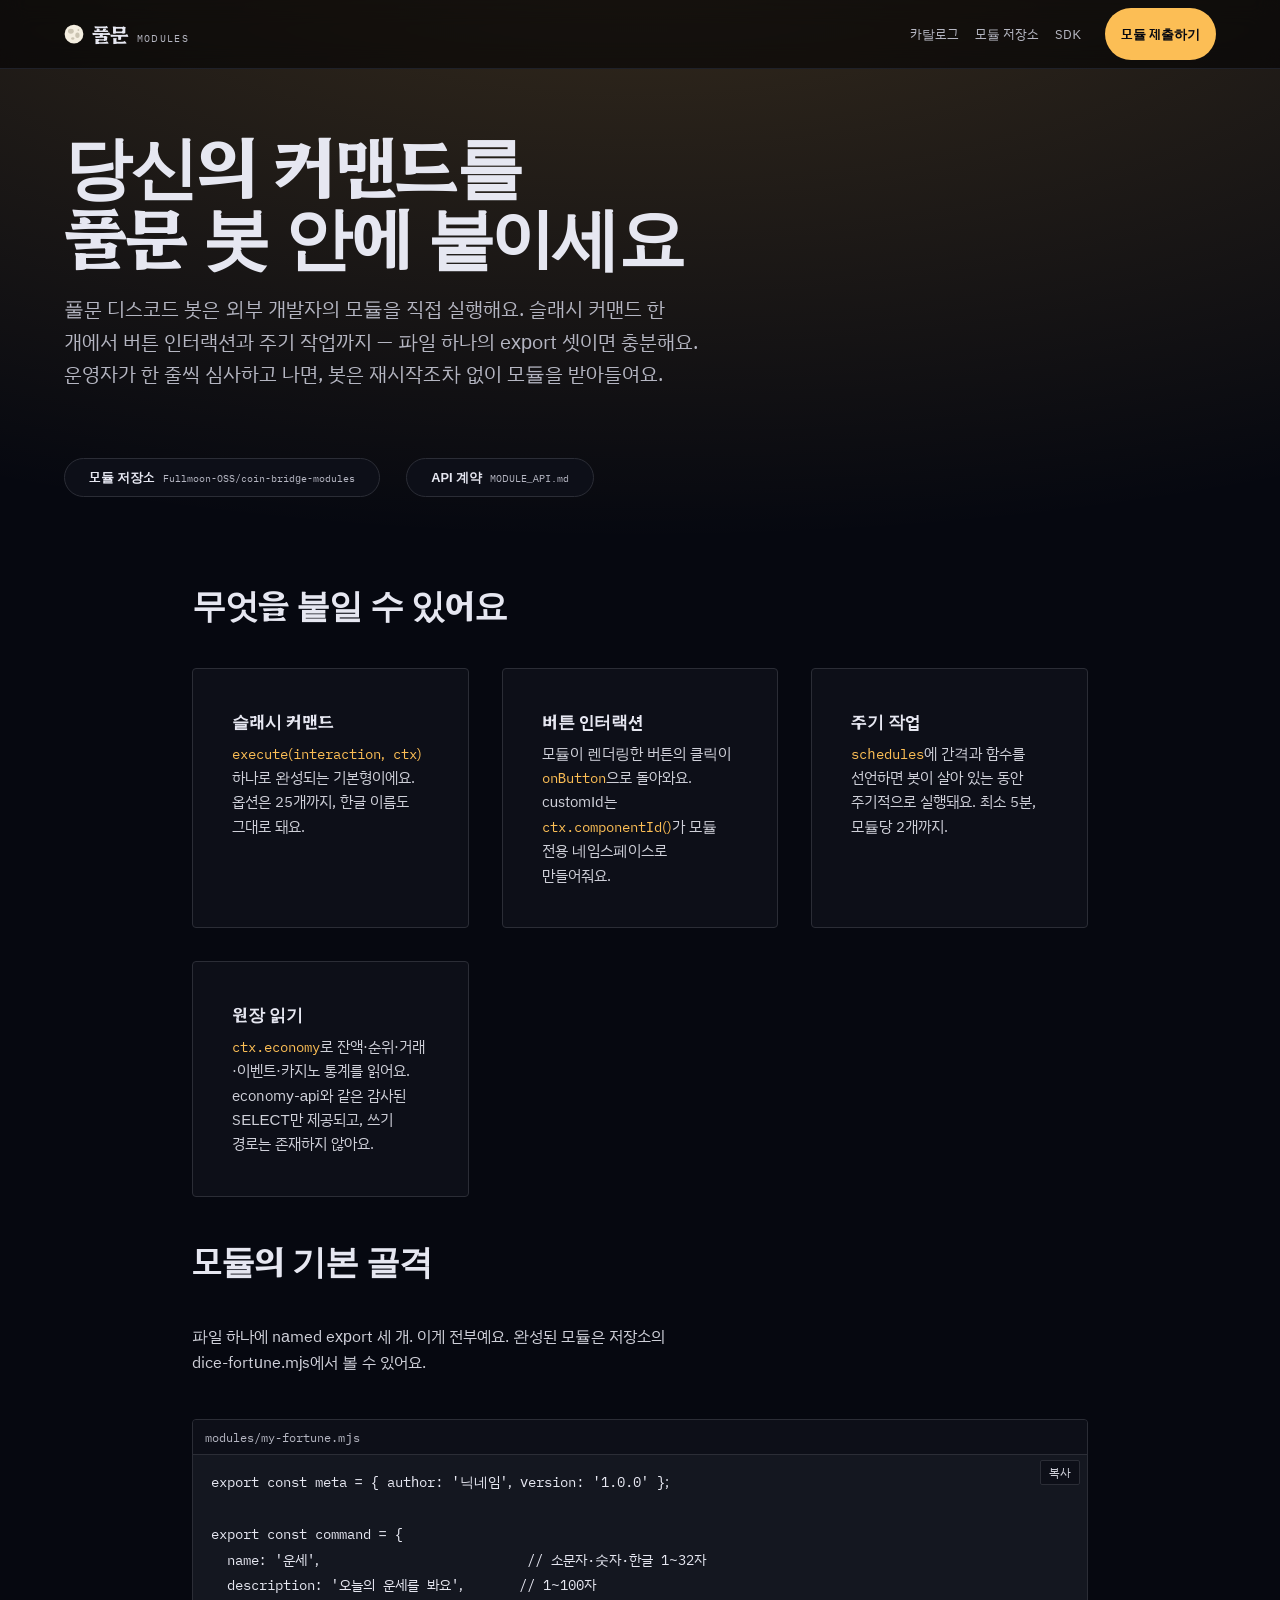
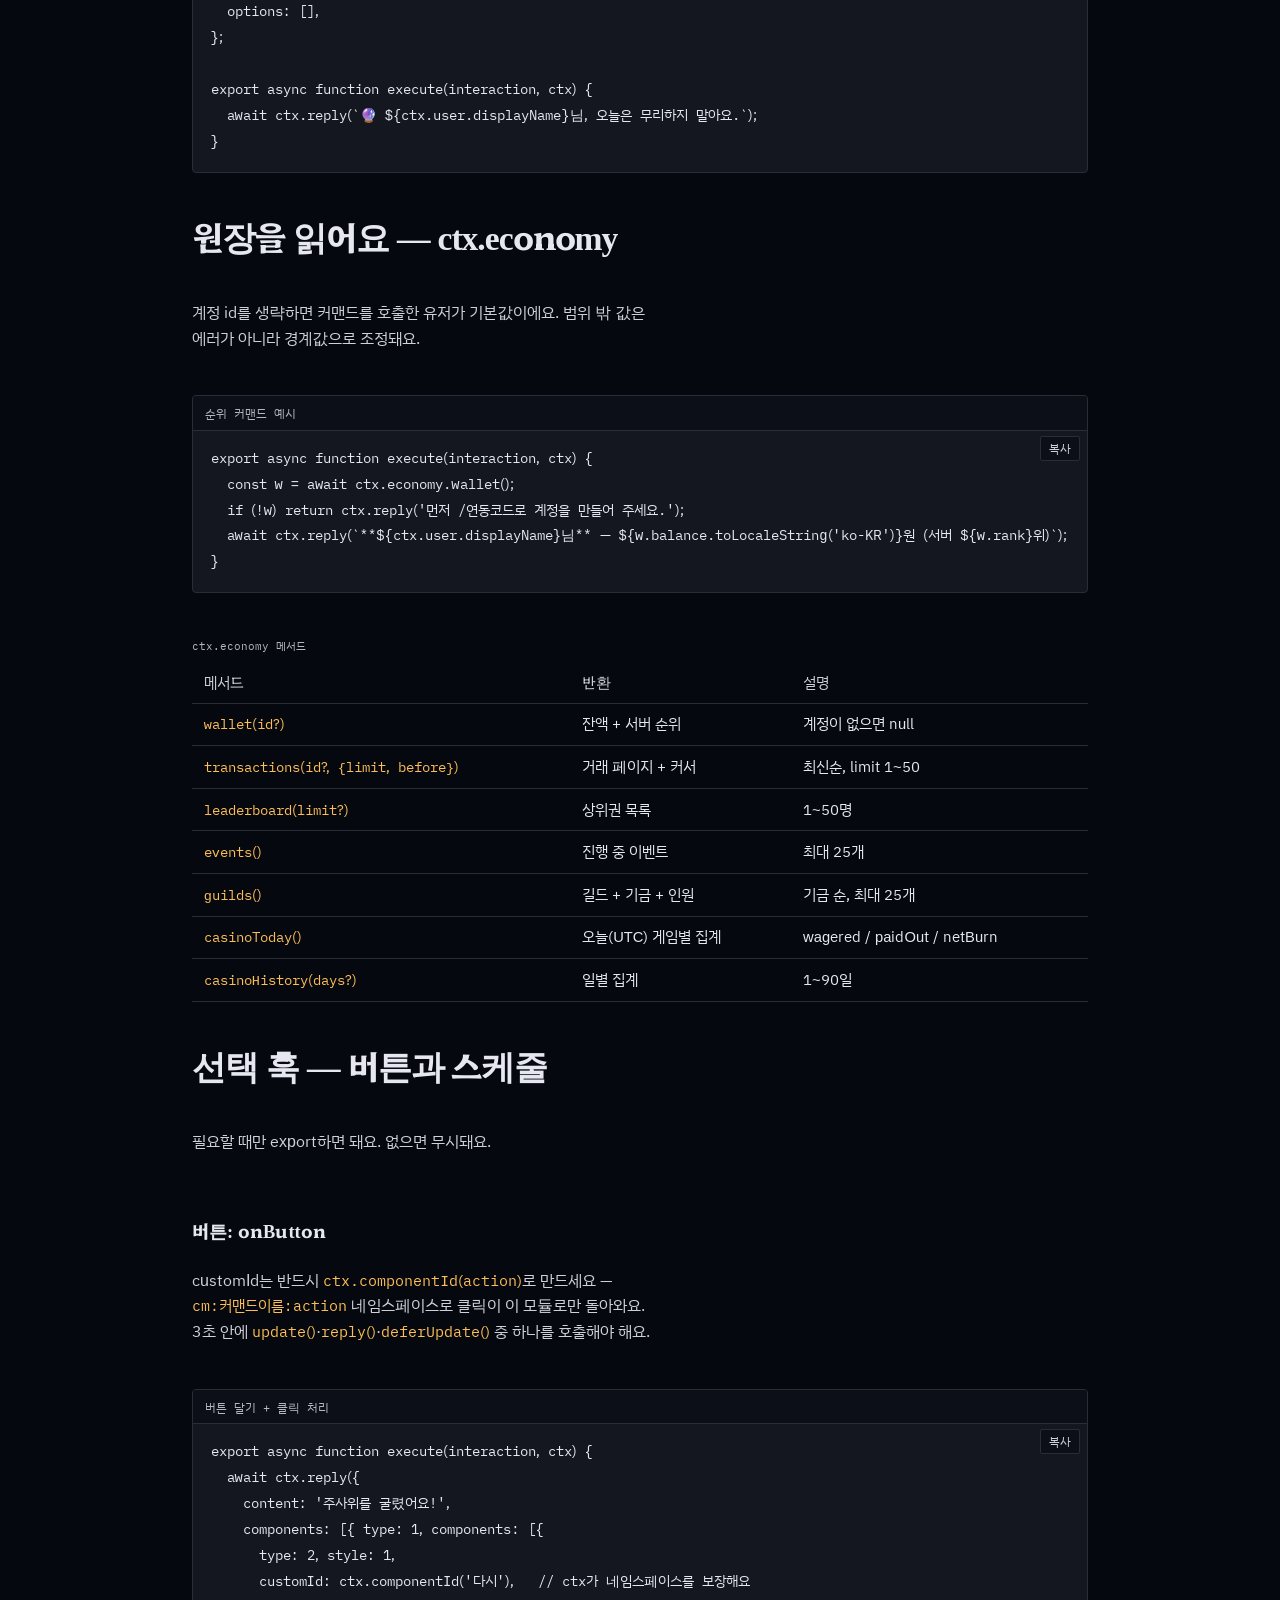
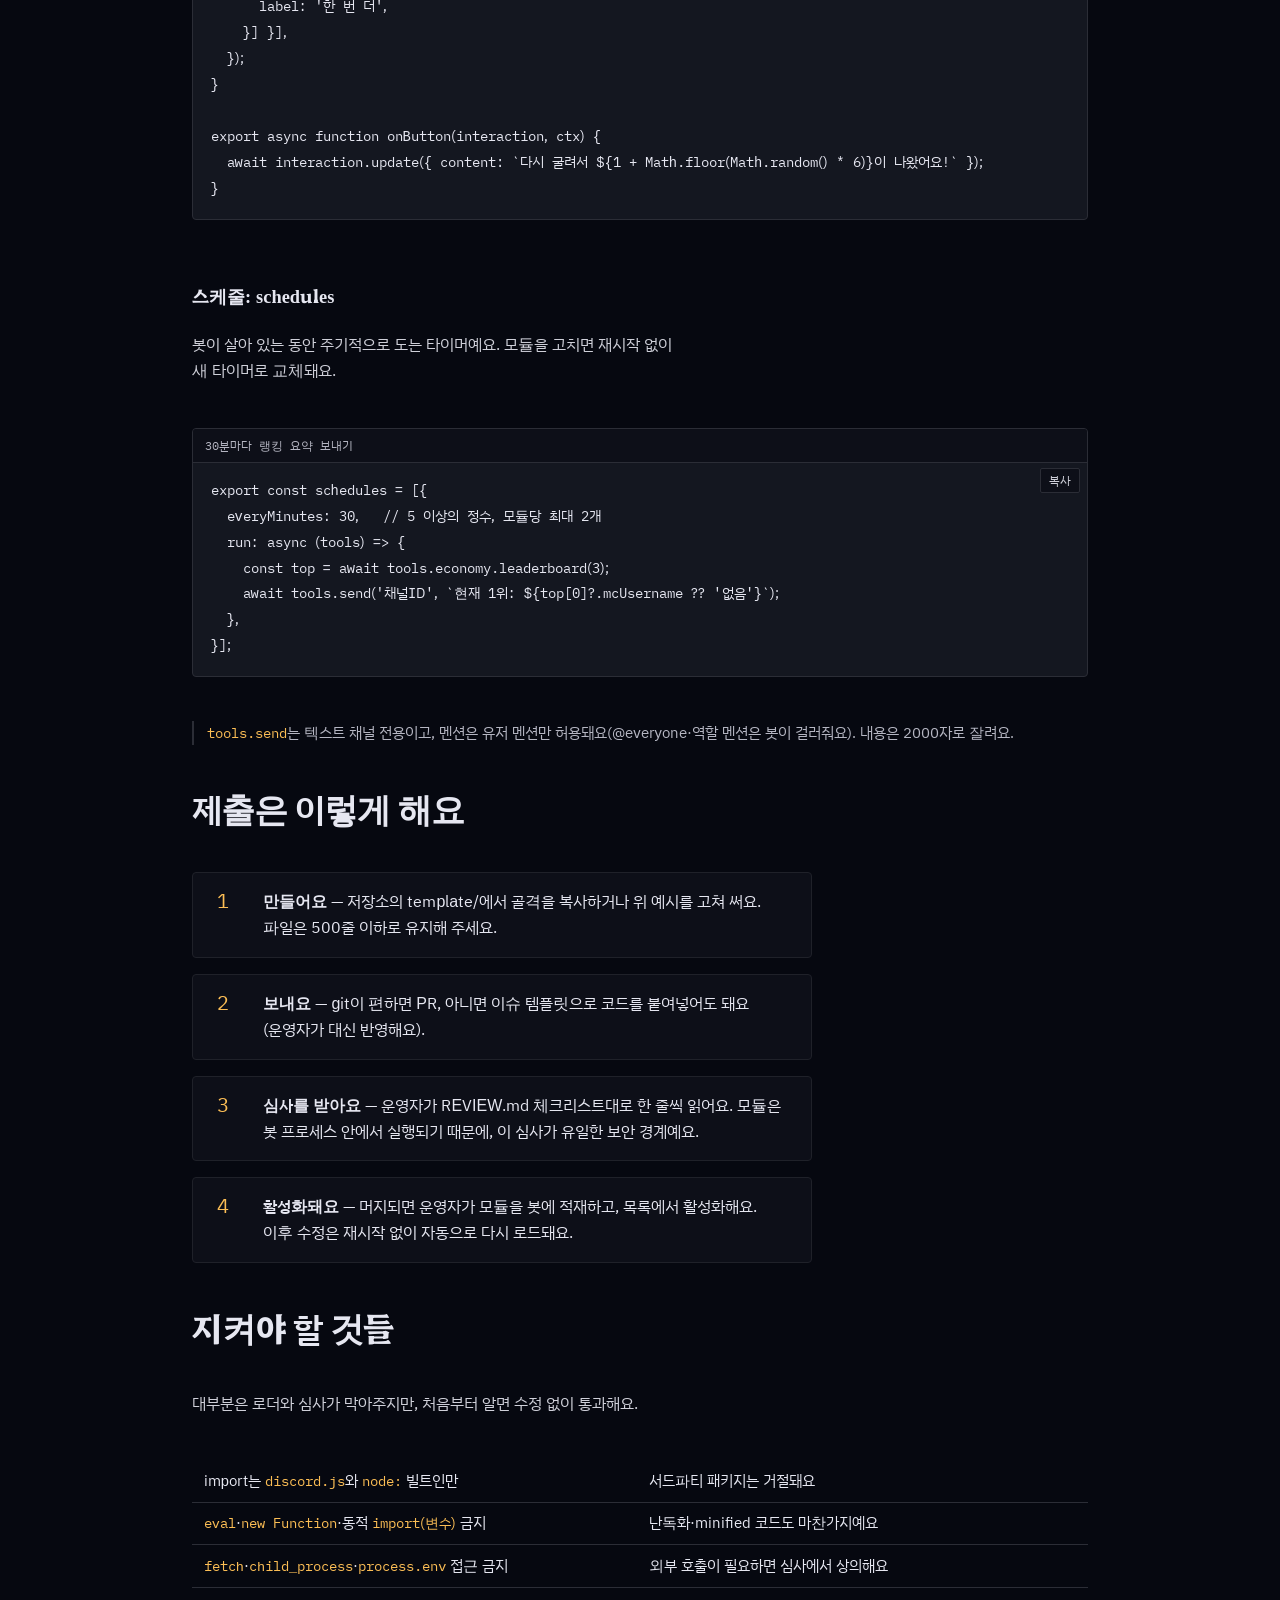
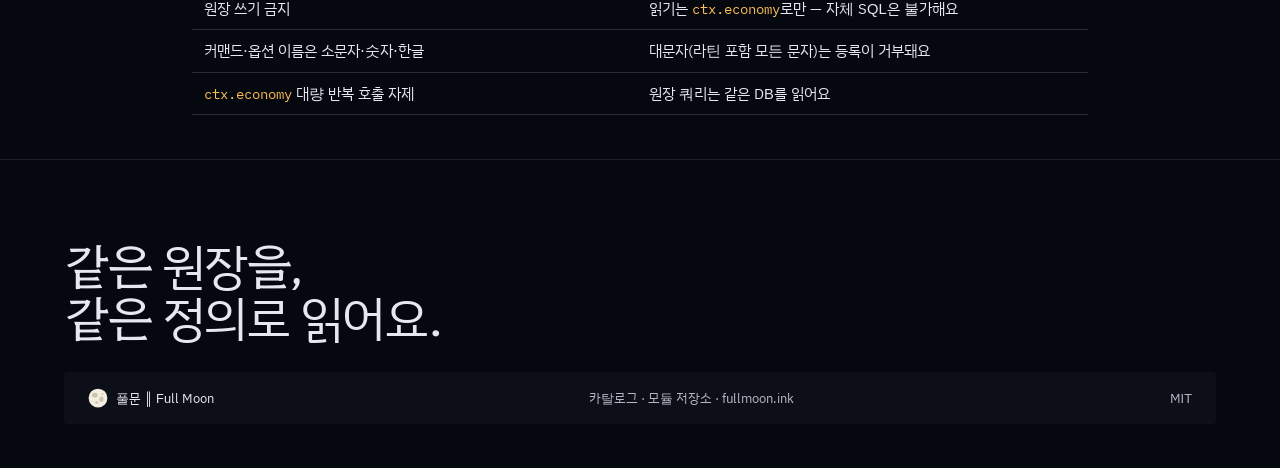
==== guide.html @ cfea9b9a "feat: bot module guide page + homepage pointers guide.html: a full guide for attaching commands, but" ====
<!doctype html>
<html lang="ko">
<head>
<meta charset="utf-8">
<meta name="viewport" content="width=device-width, initial-scale=1, viewport-fit=cover">
<title>봇 모듈 가이드 ║ Full Moon Modules — 당신의 커맨드를 풀문 봇 안에</title>
<meta name="description" content="풀문 디스코드 봇에 슬래시 커맨드·버튼·주기 작업을 붙이는 공식 가이드예요. 파일 하나, export 셋, 운영자 심사 한 번으로 봇 안에서 도는 모듈이 됩니다.">
<meta name="color-scheme" content="dark">
<link rel="canonical" href="https://modules.fullmoon.ink/guide.html">
<meta property="og:title" content="봇 모듈 가이드 ║ Full Moon Modules">
<meta property="og:description" content="파일 하나, export 셋, 심사 한 번. 풀문 디스코드 봇 안에서 도는 커맨드 모듈을 만들어요.">
<meta property="og:type" content="article">
<meta property="og:url" content="https://modules.fullmoon.ink/guide.html">
<meta property="og:image" content="https://fullmoon.ink/assets/img/og-banner.png">
<meta name="theme-color" content="#0d1226">
<link rel="icon" type="image/png" href="assets/img/guild-icon.png">
<link rel="preload" href="assets/fonts/plex-sans-kr-400.woff2" as="font" type="font/woff2" crossorigin>
<link rel="preload" href="assets/fonts/hahmlet-700.woff2" as="font" type="font/woff2" crossorigin>
<link rel="preload" href="assets/fonts/plex-mono-400.woff2" as="font" type="font/woff2" crossorigin>
<link rel="stylesheet" href="assets/css/tokens.css">
<link rel="stylesheet" href="assets/css/fonts.css">
<link rel="stylesheet" href="assets/css/modules.css">
<link rel="stylesheet" href="assets/css/guide.css">
<script src="assets/js/guide.js" defer></script>
</head>
<body>
<a class="skip" href="#main">본문으로 건너뛰기</a>

<header class="nav">
  <nav class="nav__inner" aria-label="주요 메뉴">
    <a class="brand" href="https://fullmoon.ink/">
      <svg class="moon" viewBox="0 0 32 32" aria-hidden="true" focusable="false">
        <circle cx="16" cy="16" r="15" fill="var(--color-moon-face)"/>
        <ellipse cx="11" cy="11.5" rx="4.6" ry="3.9" fill="var(--color-moon-mare)"/>
        <ellipse cx="21.5" cy="18" rx="3.4" ry="4.4" fill="var(--color-moon-mare)"/>
        <ellipse cx="14" cy="23" rx="2.6" ry="2" fill="var(--color-moon-mare)"/>
        <circle cx="23" cy="9.5" r="1.5" fill="var(--color-moon-mare)"/>
      </svg>
      <span class="brand__name">풀문</span>
      <span class="brand__latin">Modules</span>
    </a>
    <div class="nav__links">
      <a class="nav__link" href="./">카탈로그</a>
      <a class="nav__link" href="https://github.com/Fullmoon-OSS/coin-bridge-modules">모듈 저장소</a>
      <a class="nav__link" href="https://github.com/Fullmoon-OSS/fullmoon-sdk">SDK</a>
    </div>
    <div class="nav__end">
      <a class="nav__cta" href="https://github.com/Fullmoon-OSS/coin-bridge-modules/issues/new/choose">모듈 제출하기</a>
    </div>
  </nav>
</header>

<main id="main">
  <section class="hero" aria-labelledby="hero-title">
    <h1 class="hero__display" id="hero-title">당신의 커맨드를<br>풀문 봇 안에 붙이세요</h1>
    <p class="hero__lede">
      풀문 디스코드 봇은 외부 개발자의 모듈을 직접 실행해요. 슬래시 커맨드 한 개에서
      버튼 인터랙션과 주기 작업까지 — 파일 하나의 export 셋이면 충분해요.
      운영자가 한 줄씩 심사하고 나면, 봇은 재시작조차 없이 모듈을 받아들여요.
    </p>
    <div class="g-chips">
      <a class="chip" href="https://github.com/Fullmoon-OSS/coin-bridge-modules">
        <span class="chip__label">모듈 저장소</span>
        <span class="chip__addr">Fullmoon-OSS/coin-bridge-modules</span>
      </a>
      <a class="chip" href="https://github.com/Fullmoon-OSS/coin-bridge-modules/blob/main/MODULE_API.md">
        <span class="chip__label">API 계약</span>
        <span class="chip__addr">MODULE_API.md</span>
      </a>
    </div>
  </section>

  <section class="g-section" aria-labelledby="can-title">
    <h2 class="g-title" id="can-title">무엇을 붙일 수 있어요</h2>
    <div class="g-cards">
      <article class="g-card">
        <h3>슬래시 커맨드</h3>
        <p><code>execute(interaction, ctx)</code> 하나로 완성되는 기본형이에요. 옵션은
        25개까지, 한글 이름도 그대로 돼요.</p>
      </article>
      <article class="g-card">
        <h3>버튼 인터랙션</h3>
        <p>모듈이 렌더링한 버튼의 클릭이 <code>onButton</code>으로 돌아와요. customId는
        <code>ctx.componentId()</code>가 모듈 전용 네임스페이스로 만들어줘요.</p>
      </article>
      <article class="g-card">
        <h3>주기 작업</h3>
        <p><code>schedules</code>에 간격과 함수를 선언하면 봇이 살아 있는 동안 주기적으로
        실행돼요. 최소 5분, 모듈당 2개까지.</p>
      </article>
      <article class="g-card">
        <h3>원장 읽기</h3>
        <p><code>ctx.economy</code>로 잔액·순위·거래·이벤트·카지노 통계를 읽어요.
        economy-api와 같은 감사된 SELECT만 제공되고, 쓰기 경로는 존재하지 않아요.</p>
      </article>
    </div>
  </section>

  <section class="g-section" aria-labelledby="skeleton-title">
    <h2 class="g-title" id="skeleton-title">모듈의 기본 골격</h2>
    <p class="g-lede">파일 하나에 named export 세 개. 이게 전부예요. 완성된 모듈은
    저장소의 <a href="https://github.com/Fullmoon-OSS/coin-bridge-modules/blob/main/modules/dice-fortune.mjs">dice-fortune.mjs</a>에서 볼 수 있어요.</p>
    <figure class="g-code">
      <figcaption>modules/my-fortune.mjs</figcaption>
      <pre><code>export const meta = { author: '닉네임', version: '1.0.0' };

export const command = {
  name: '운세',                          // 소문자·숫자·한글 1~32자
  description: '오늘의 운세를 봐요',       // 1~100자
  options: [],
};

export async function execute(interaction, ctx) {
  await ctx.reply(`🔮 ${ctx.user.displayName}님, 오늘은 무리하지 말아요.`);
}</code></pre>
    </figure>
  </section>

  <section class="g-section" aria-labelledby="econ-title">
    <h2 class="g-title" id="econ-title">원장을 읽어요 — ctx.economy</h2>
    <p class="g-lede">계정 id를 생략하면 커맨드를 호출한 유저가 기본값이에요.
    범위 밖 값은 에러가 아니라 경계값으로 조정돼요.</p>
    <figure class="g-code">
      <figcaption>순위 커맨드 예시</figcaption>
      <pre><code>export async function execute(interaction, ctx) {
  const w = await ctx.economy.wallet();
  if (!w) return ctx.reply('먼저 /연동코드로 계정을 만들어 주세요.');
  await ctx.reply(`**${ctx.user.displayName}님** — ${w.balance.toLocaleString('ko-KR')}원 (서버 ${w.rank}위)`);
}</code></pre>
    </figure>
    <div class="g-tablewrap">
      <table class="g-table">
        <caption>ctx.economy 메서드</caption>
        <thead><tr><th scope="col">메서드</th><th scope="col">반환</th><th scope="col">설명</th></tr></thead>
        <tbody>
          <tr><td><code>wallet(id?)</code></td><td>잔액 + 서버 순위</td><td>계정이 없으면 null</td></tr>
          <tr><td><code>transactions(id?, {limit, before})</code></td><td>거래 페이지 + 커서</td><td>최신순, limit 1~50</td></tr>
          <tr><td><code>leaderboard(limit?)</code></td><td>상위권 목록</td><td>1~50명</td></tr>
          <tr><td><code>events()</code></td><td>진행 중 이벤트</td><td>최대 25개</td></tr>
          <tr><td><code>guilds()</code></td><td>길드 + 기금 + 인원</td><td>기금 순, 최대 25개</td></tr>
          <tr><td><code>casinoToday()</code></td><td>오늘(UTC) 게임별 집계</td><td>wagered / paidOut / netBurn</td></tr>
          <tr><td><code>casinoHistory(days?)</code></td><td>일별 집계</td><td>1~90일</td></tr>
        </tbody>
      </table>
    </div>
  </section>

  <section class="g-section" aria-labelledby="hooks-title">
    <h2 class="g-title" id="hooks-title">선택 훅 — 버튼과 스케줄</h2>
    <p class="g-lede">필요할 때만 export하면 돼요. 없으면 무시돼요.</p>

    <h3 class="g-sub">버튼: onButton</h3>
    <p class="g-lede">customId는 반드시 <code>ctx.componentId(action)</code>로 만드세요 —
    <code>cm:커맨드이름:action</code> 네임스페이스로 클릭이 이 모듈로만 돌아와요.
    3초 안에 <code>update()</code>·<code>reply()</code>·<code>deferUpdate()</code> 중 하나를
    호출해야 해요.</p>
    <figure class="g-code">
      <figcaption>버튼 달기 + 클릭 처리</figcaption>
      <pre><code>export async function execute(interaction, ctx) {
  await ctx.reply({
    content: '주사위를 굴렸어요!',
    components: [{ type: 1, components: [{
      type: 2, style: 1,
      customId: ctx.componentId('다시'),   // ctx가 네임스페이스를 보장해요
      label: '한 번 더',
    }] }],
  });
}

export async function onButton(interaction, ctx) {
  await interaction.update({ content: `다시 굴려서 ${1 + Math.floor(Math.random() * 6)}이 나왔어요!` });
}</code></pre>
    </figure>

    <h3 class="g-sub">스케줄: schedules</h3>
    <p class="g-lede">봇이 살아 있는 동안 주기적으로 도는 타이머예요. 모듈을 고치면
    재시작 없이 새 타이머로 교체돼요.</p>
    <figure class="g-code">
      <figcaption>30분마다 랭킹 요약 보내기</figcaption>
      <pre><code>export const schedules = [{
  everyMinutes: 30,   // 5 이상의 정수, 모듈당 최대 2개
  run: async (tools) =&gt; {
    const top = await tools.economy.leaderboard(3);
    await tools.send('채널ID', `현재 1위: ${top[0]?.mcUsername ?? '없음'}`);
  },
}];</code></pre>
    </figure>
    <p class="g-note"><code>tools.send</code>는 텍스트 채널 전용이고, 멘션은 유저 멘션만
    허용돼요(@everyone·역할 멘션은 봇이 걸러줘요). 내용은 2000자로 잘려요.</p>
  </section>

  <section class="g-section" aria-labelledby="ship-title">
    <h2 class="g-title" id="ship-title">제출은 이렇게 해요</h2>
    <ol class="howto__steps">
      <li><span class="step__n"></span><div class="step__body"><strong>만들어요</strong> —
        저장소의 <a href="https://github.com/Fullmoon-OSS/coin-bridge-modules/tree/main/template">template/</a>에서
        골격을 복사하거나 위 예시를 고쳐 써요. 파일은 500줄 이하로 유지해 주세요.</div></li>
      <li><span class="step__n"></span><div class="step__body"><strong>보내요</strong> — git이 편하면
        <a href="https://github.com/Fullmoon-OSS/coin-bridge-modules/pulls">PR</a>,
        아니면 <a href="https://github.com/Fullmoon-OSS/coin-bridge-modules/issues/new/choose">이슈 템플릿</a>으로
        코드를 붙여넣어도 돼요(운영자가 대신 반영해요).</div></li>
      <li><span class="step__n"></span><div class="step__body"><strong>심사를 받아요</strong> —
        운영자가 <a href="https://github.com/Fullmoon-OSS/coin-bridge-modules/blob/main/REVIEW.md">REVIEW.md
        체크리스트</a>대로 한 줄씩 읽어요. 모듈은 봇 프로세스 안에서 실행되기 때문에, 이
        심사가 유일한 보안 경계예요.</div></li>
      <li><span class="step__n"></span><div class="step__body"><strong>활성화돼요</strong> —
        머지되면 운영자가 모듈을 봇에 적재하고, 목록에서 활성화해요. 이후 수정은
        재시작 없이 자동으로 다시 로드돼요.</div></li>
    </ol>
  </section>

  <section class="g-section" aria-labelledby="rules-title">
    <h2 class="g-title" id="rules-title">지켜야 할 것들</h2>
    <p class="g-lede">대부분은 로더와 심사가 막아주지만, 처음부터 알면 수정 없이 통과해요.</p>
    <div class="g-tablewrap">
      <table class="g-table">
        <tbody>
          <tr><td>import는 <code>discord.js</code>와 <code>node:</code> 빌트인만</td><td>서드파티 패키지는 거절돼요</td></tr>
          <tr><td><code>eval</code>·<code>new Function</code>·동적 <code>import(변수)</code> 금지</td><td>난독화·minified 코드도 마찬가지예요</td></tr>
          <tr><td><code>fetch</code>·<code>child_process</code>·<code>process.env</code> 접근 금지</td><td>외부 호출이 필요하면 심사에서 상의해요</td></tr>
          <tr><td>원장 쓰기 금지</td><td>읽기는 <code>ctx.economy</code>로만 — 자체 SQL은 불가해요</td></tr>
          <tr><td>커맨드·옵션 이름은 소문자·숫자·한글</td><td>대문자(라틴 포함 모든 문자)는 등록이 거부돼요</td></tr>
          <tr><td><code>ctx.economy</code> 대량 반복 호출 자제</td><td>원장 쿼리는 같은 DB를 읽어요</td></tr>
        </tbody>
      </table>
    </div>
  </section>
</main>

<footer class="foot">
  <p class="foot__line">같은 원장을,<br>같은 정의로 읽어요.</p>
  <div class="foot__meta">
    <span class="foot__mark">
      <svg class="moon" viewBox="0 0 32 32" aria-hidden="true" focusable="false">
        <circle cx="16" cy="16" r="15" fill="var(--color-moon-face)"/>
        <ellipse cx="11" cy="11.5" rx="4.6" ry="3.9" fill="var(--color-moon-mare)"/>
        <ellipse cx="21.5" cy="18" rx="3.4" ry="4.4" fill="var(--color-moon-mare)"/>
        <ellipse cx="14" cy="23" rx="2.6" ry="2" fill="var(--color-moon-mare)"/>
        <circle cx="23" cy="9.5" r="1.5" fill="var(--color-moon-mare)"/>
      </svg>
      풀문 ║ Full Moon
    </span>
    <span><a href="./">카탈로그</a> · <a href="https://github.com/Fullmoon-OSS/coin-bridge-modules">모듈 저장소</a> · <a href="https://fullmoon.ink/">fullmoon.ink</a></span>
    <span>MIT</span>
  </div>
</footer>
</body>
</html>
---- assets/css/tokens.css ----
/* Hallmark · locked tokens · theme: custom "Moonwake" (tuned depth)
 * Palette derived from measured brand assets, not invented:
 *   guild icon ground  #0F1525 -> oklch(19.9% 0.034 268)
 *   MOTD gradient      #B5B4E2 -> oklch(78.6% 0.065 286)
 *                      #826BC2 -> oklch(58.8% 0.131 294)
 *                      #3D4468 -> oklch(39.7% 0.062 275)
 * Anchor hue 274. Accent taken from the brand's own central object (full moon)
 * rather than the violet gradient: high-chroma violet on dark canvas is the
 * purple-hero tell. Warm accent on a cool canvas.
 * Verified: gate 22 (min chroma 0.012), gate 23, gates 40-41 (APCA + WCAG).
 */
:root {
  color-scheme: dark;

  /* ---- colour ------------------------------------------------------- */
  --color-paper:       oklch(13.5% 0.019 274);
  --color-paper-2:     oklch(17.0% 0.020 274);
  --color-paper-3:     oklch(20.5% 0.020 274);
  --color-ink:         oklch(93.0% 0.013 283);
  --color-ink-2:       oklch(86.0% 0.012 283);
  --color-muted:       oklch(78.0% 0.016 281);   /* Lc 63.4 on paper */
  --color-neutral:     oklch(68.0% 0.014 281);   /* Lc 46.5 - non-body only */
  --color-rule:        oklch(30.0% 0.016 274);
  --color-rule-2:      oklch(25.0% 0.014 274);
  --color-accent:      oklch(84.0% 0.140  78);
  --color-accent-ink:  oklch(13.5% 0.019 274);
  --color-focus:       oklch(86.0% 0.130  82);

  --color-bloom:       oklch(84% 0.140 78 / 0.20);
  --color-bloom-out:   oklch(13.5% 0.019 274 / 0);
  --color-cast:        oklch(6% 0.020 274 / 0.55);
  --color-scrim:       oklch(4% 0.018 274 / 0.78);
  --color-moon-face:   oklch(95% 0.020 90);
  --color-moon-mare:   oklch(82% 0.026 88);
  --color-selection:   oklch(84% 0.140 78 / 0.28);

  /* The ground the card specimens are composited onto. This is not a Moonwake
   * value: it is the top stop of the cards' own sky, read out of the bot's
   * drawScene. The specimens keep their transparent rounded corners and the
   * clip's H.264 fallback cannot carry alpha at all, so both sit on this and
   * tools/render-cards.mjs refuses to build if the two ever disagree. */
  --color-specimen:    #0a0e21;

  /* ---- type --------------------------------------------------------- */
  --font-display: "Hahmlet", "IBM Plex Sans KR", ui-serif, serif;
  --font-body:    "IBM Plex Sans KR", ui-sans-serif, sans-serif;
  --font-mono:    "IBM Plex Mono", "IBM Plex Sans KR", ui-monospace, monospace;

  /* ratio 1.25 from 16px */
  --text-xs:      0.64rem;
  --text-sm:      0.8rem;
  --text-base:    1rem;
  --text-md:      1.25rem;
  --text-lg:      1.5625rem;
  --text-xl:      1.9531rem;
  --text-2xl:     2.4414rem;
  --text-3xl:     3.0518rem;
  --text-display:   clamp(2.1875rem, 4.4vw + 1rem, 4.25rem);
  --text-display-s: clamp(2rem, 3vw + 1rem, 3.0518rem);

  --leading-display: 1.04;
  --leading-tight:   1.2;
  --leading-body:    1.62;
  --track-display: -0.03em;
  --track-label:    0.13em;

  /* ---- space (4pt, 9 steps) ------------------------------------------ */
  --space-3xs: 0.25rem;
  --space-2xs: 0.5rem;
  --space-xs:  0.75rem;
  --space-sm:  1rem;
  --space-md:  1.5rem;
  --space-lg:  2rem;
  --space-xl:  3rem;
  --space-2xl: 4.5rem;
  --space-3xl: 7rem;

  /* ---- section rhythm ------------------------------------------------ */
  /* The air between two sections, as distinct from the scale above, which is
     what objects are built out of. Fluid because a phone screen is a third the
     width of a desktop one and the same height: the fixed 4.5rem that costs a
     1440px reader nothing costs a 390px reader a twelfth of every screen, and
     the index spent 736px — a quarter of the document — on five such gaps.
     Floors are set at the phone, ceilings at the old fixed values (the footer's
     7rem is the exception: nothing on the site needs 112px of approach).
     Monotonic at every width, so the four never cross. */
  --rhythm-tight: clamp(1.25rem, 2.4vw, 2rem);     /* 20 -> 32  (was space-lg)  */
  --rhythm:       clamp(1.5rem,  3.4vw, 3rem);     /* 24 -> 48  (was space-xl)  */
  --rhythm-open:  clamp(2rem,    4.6vw, 4.5rem);   /* 32 -> 72  (was space-2xl) */
  --rhythm-close: clamp(2.5rem,  6vw,   6rem);     /* 40 -> 96  (was space-3xl) */

  --page-gutter: clamp(1.25rem, 5vw, 4.5rem);
  /* Prose measure. Gate 25 wants 45-75ch; Korean syllable blocks advance
     ~1.3ch each, so the low end of that band is ~38 blocks per line —
     which is also where a Korean column reads best. Both hold at 48ch. */
  --measure: 62ch;
  --measure-narrow: 48ch;
  --measure-say: 54ch;
  --shell: 84rem;

  /* ---- line, radius, elevation --------------------------------------- */
  --rule-hair: 1px;
  --radius-sm:  2px;
  --radius-md:  4px;
  --radius-pill: 999px;
  --shadow-lift: 0 18px 44px -32px var(--color-cast);

  /* ---- z (named, six levels) ---------------------------------------- */
  --z-base:    0;
  --z-raised:  10;
  --z-sticky:  100;
  --z-nav:     300;
  --z-overlay: 700;
  --z-top:     900;

  /* ---- motion ------------------------------------------------------- */
  --ease-out:    cubic-bezier(0.16, 1, 0.3, 1);
  --ease-in:     cubic-bezier(0.7, 0, 0.84, 0);
  --ease-in-out: cubic-bezier(0.65, 0, 0.35, 1);
  --dur-micro: 120ms;
  --dur-short: 220ms;
  --dur-long:  420ms;
}
---- assets/css/fonts.css ----
/* Generated by tools/fetch_fonts.py — do not hand-edit.
 * One static woff2 per weight the page actually computes to, subset to
 * the glyphs it actually renders. Korean glyphs that IBM Plex Mono does
 * not carry fall through to IBM Plex Sans KR, its superfamily sibling.
 */

@font-face {
  font-family: "Hahmlet";
  font-style: normal;
  font-weight: 400;
  font-display: swap;
  src: url("../fonts/hahmlet-400.woff2") format("woff2");
}

@font-face {
  font-family: "Hahmlet";
  font-style: normal;
  font-weight: 700;
  font-display: swap;
  src: url("../fonts/hahmlet-700.woff2") format("woff2");
}

@font-face {
  font-family: "IBM Plex Mono";
  font-style: normal;
  font-weight: 400;
  font-display: swap;
  src: url("../fonts/plex-mono-400.woff2") format("woff2");
}

@font-face {
  font-family: "IBM Plex Sans KR";
  font-style: normal;
  font-weight: 400;
  font-display: swap;
  src: url("../fonts/plex-sans-kr-400.woff2") format("woff2");
}

@font-face {
  font-family: "IBM Plex Sans KR";
  font-style: normal;
  font-weight: 600;
  font-display: swap;
  src: url("../fonts/plex-sans-kr-600.woff2") format("woff2");
}
---- assets/css/modules.css ----
/* modules.fullmoon.ink — the Fullmoon-OSS community module catalog.
 *
 * Design language: the dalbit-web "Moonwake" system (assets/css/tokens.css is
 * the locked token sheet, copied verbatim). This file only composes the
 * tokens: dark paper, hairline rules, Hahmlet display, mono machine text,
 * one warm accent on a cool canvas. No new colours.
 */

/* ---- base ----------------------------------------------------------- */

body {
  margin: 0;
  background-color: var(--color-paper);
  background-image: radial-gradient(120% 70% at 50% -10%,
      var(--color-bloom), var(--color-bloom-out));
  background-repeat: no-repeat;
  background-attachment: fixed;
  color: var(--color-ink);
  font-family: var(--font-body);
  font-size: var(--text-base);
  font-weight: 400;
  line-height: var(--leading-body);
  font-variant-numeric: oldstyle-nums;
  word-break: keep-all;
  overflow-wrap: break-word;
  padding-inline: max(0px, env(safe-area-inset-left));
  padding-bottom: env(safe-area-inset-bottom);
}

::selection { background: var(--color-selection); color: var(--color-ink); }

h1, h2 {
  font-family: var(--font-display);
  font-weight: 700;
  letter-spacing: var(--track-display);
  overflow-wrap: anywhere;
  min-width: 0;
  margin: 0;
}

p { margin: 0; text-wrap: pretty; }
ol { margin: 0; padding: 0; list-style: none; }
a { color: inherit; text-decoration: none; }

code, .mono {
  font-family: var(--font-mono);
  font-size: 0.92em;
  color: var(--color-accent);
  font-variant-numeric: tabular-nums;
  white-space: nowrap;
}

.skip {
  position: fixed;
  inset-inline-start: var(--space-md);
  inset-block-start: calc(-1 * var(--space-3xl));
  z-index: var(--z-top);
  padding: var(--space-2xs) var(--space-md);
  background: var(--color-accent);
  color: var(--color-accent-ink);
  border-radius: var(--radius-md);
  transition: inset-block-start var(--dur-short) var(--ease-out);
}
.skip:focus-visible { inset-block-start: var(--space-2xs); }

:where(a, button):focus-visible {
  outline: var(--rule-hair) solid var(--color-focus);
  outline-offset: 2px;
}

/* ---- nav ------------------------------------------------------------ */

.nav {
  position: sticky;
  inset-block-start: 0;
  z-index: var(--z-nav);
  background: var(--color-cast);
  backdrop-filter: blur(12px);
  border-block-end: var(--rule-hair) solid var(--color-rule-2);
}

.nav__inner {
  max-width: var(--shell);
  margin-inline: auto;
  padding-inline: var(--page-gutter);
  padding-block: var(--space-2xs);
  display: flex;
  align-items: center;
  gap: var(--space-md);
  min-height: 44px;
}

.brand {
  display: flex;
  align-items: baseline;
  gap: var(--space-2xs);
  margin-inline-end: auto;
}

.moon { width: 1.25rem; height: 1.25rem; align-self: center; flex: none; }

.brand__name {
  font-family: var(--font-display);
  font-weight: 700;
  font-size: var(--text-md);
  letter-spacing: var(--track-display);
}

.brand__latin {
  font-family: var(--font-mono);
  font-size: var(--text-xs);
  color: var(--color-muted);
  letter-spacing: var(--track-label);
  text-transform: uppercase;
}

.nav__links { display: flex; gap: var(--space-sm); flex-wrap: wrap; }

.nav__link {
  font-size: var(--text-sm);
  color: var(--color-muted);
  padding-block: var(--space-3xs);
}
.nav__link:hover, .nav__link:focus-visible { color: var(--color-accent); }

.nav__cta {
  font-size: var(--text-sm);
  font-weight: 600;
  color: var(--color-accent-ink);
  background: var(--color-accent);
  padding: var(--space-3xs) var(--space-sm);
  border-radius: var(--radius-pill);
  min-height: 44px;
  display: inline-flex;
  align-items: center;
  transition: background var(--dur-short) var(--ease-out);
}
.nav__cta:hover, .nav__cta:focus-visible { background: var(--color-focus); }
.nav__cta:active { transform: translateY(1px); }

/* ---- hero ----------------------------------------------------------- */

.hero {
  max-width: var(--shell);
  margin-inline: auto;
  padding-inline: var(--page-gutter);
  padding-block: var(--rhythm-open) var(--rhythm);
  display: grid;
  gap: var(--space-md);
  justify-items: start;
}

.hero__display {
  font-size: var(--text-display);
  line-height: var(--leading-display);
}

.hero__lede {
  max-width: var(--measure-say);
  color: var(--color-muted);
  font-size: var(--text-md);
}

.chip {
  display: inline-flex;
  align-items: baseline;
  gap: var(--space-2xs);
  padding: var(--space-2xs) var(--space-md);
  border: var(--rule-hair) solid var(--color-rule);
  border-radius: var(--radius-pill);
  background: var(--color-paper-2);
  transition: background var(--dur-short) var(--ease-out),
              border-color var(--dur-short) var(--ease-out);
}
.chip__label { font-weight: 600; font-size: var(--text-sm); }
.chip__addr { font-family: var(--font-mono); font-size: var(--text-xs); color: var(--color-muted); }
.chip:hover, .chip:focus-visible { background: var(--color-accent); border-color: var(--color-accent); }
.chip:hover .chip__addr, .chip:hover .chip__label,
.chip:focus-visible .chip__addr, .chip:focus-visible .chip__label {
  color: var(--color-accent-ink);
}

/* ---- board (catalog) ------------------------------------------------ */

.board {
  max-width: var(--shell);
  margin-inline: auto;
  padding-inline: var(--page-gutter);
  padding-block: var(--rhythm);
  display: grid;
  gap: var(--space-md);
  border-block-start: var(--rule-hair) solid var(--color-rule-2);
}

.board__head {
  display: flex;
  align-items: baseline;
  justify-content: space-between;
  gap: var(--space-sm);
  flex-wrap: wrap;
}

.board__title { font-size: var(--text-xl); }

.board__count {
  font-family: var(--font-mono);
  font-size: var(--text-sm);
  color: var(--color-neutral);
  font-variant-numeric: tabular-nums;
}

.filters { display: flex; gap: var(--space-2xs); flex-wrap: wrap; }

.filter {
  font-family: var(--font-body);
  font-size: var(--text-sm);
  color: var(--color-muted);
  background: var(--color-paper-2);
  border: var(--rule-hair) solid var(--color-rule-2);
  border-radius: var(--radius-pill);
  padding: var(--space-3xs) var(--space-sm);
  min-height: 44px;
  cursor: pointer;
  transition: color var(--dur-short) var(--ease-out),
              border-color var(--dur-short) var(--ease-out);
}
.filter:hover, .filter:focus-visible { border-color: var(--color-accent); color: var(--color-ink); }
.filter[aria-pressed='true'] {
  color: var(--color-accent-ink);
  background: var(--color-accent);
  border-color: var(--color-accent);
  font-weight: 600;
}

/* ---- cards ---------------------------------------------------------- */

.grid {
  display: grid;
  grid-template-columns: repeat(auto-fill, minmax(min(100%, 19rem), 1fr));
  gap: var(--space-sm);
}

.card {
  display: grid;
  gap: var(--space-2xs);
  align-content: start;
  padding: var(--space-md);
  background: var(--color-paper-2);
  border: var(--rule-hair) solid var(--color-rule-2);
  border-radius: var(--radius-md);
  transition: border-color var(--dur-short) var(--ease-out),
              box-shadow var(--dur-long) var(--ease-out),
              transform var(--dur-long) var(--ease-out);
}
.card:hover, .card:focus-within {
  border-color: var(--color-rule);
  box-shadow: var(--shadow-lift);
  transform: translateY(-2px);
}

.card__head {
  display: flex;
  align-items: center;
  justify-content: space-between;
  gap: var(--space-2xs);
}

.card__type {
  font-family: var(--font-mono);
  font-size: var(--text-xs);
  letter-spacing: var(--track-label);
  text-transform: uppercase;
  color: var(--color-neutral);
}

.card__verified {
  font-size: var(--text-xs);
  color: var(--color-accent-ink);
  background: var(--color-bloom);
  border-radius: var(--radius-pill);
  padding: 0.15em 0.7em;
  white-space: nowrap;
}

.card__name {
  font-family: var(--font-display);
  font-weight: 700;
  font-size: var(--text-lg);
  line-height: var(--leading-tight);
}

.card__name a:hover, .card__name a:focus-visible { color: var(--color-accent); }

.card__desc { color: var(--color-muted); font-size: var(--text-sm); }

.card__meta {
  display: flex;
  align-items: center;
  justify-content: space-between;
  gap: var(--space-2xs);
  flex-wrap: wrap;
  border-block-start: var(--rule-hair) solid var(--color-rule-2);
  padding-block-start: var(--space-2xs);
  margin-block-start: var(--space-3xs);
  font-family: var(--font-mono);
  font-size: var(--text-xs);
  color: var(--color-neutral);
  font-variant-numeric: tabular-nums;
}

/* ---- states ---------------------------------------------------------- */

.state {
  max-width: var(--measure-narrow);
  color: var(--color-muted);
  padding-block: var(--space-lg);
}
.state--hidden { display: none; }
.state a, .retry {
  color: var(--color-accent);
  font: inherit;
  background: none;
  border: none;
  padding: 0;
  cursor: pointer;
  text-decoration: underline;
  text-underline-offset: 3px;
}

/* ---- howto ----------------------------------------------------------- */

.howto {
  max-width: var(--shell);
  margin-inline: auto;
  padding-inline: var(--page-gutter);
  padding-block: var(--rhythm) var(--rhythm-open);
  display: grid;
  gap: var(--space-md);
}

.howto__title { font-size: var(--text-xl); }

.howto__steps {
  display: grid;
  gap: var(--space-sm);
  max-width: var(--measure);
  counter-reset: step;
}
.howto__steps li {
  display: grid;
  grid-template-columns: 2.4rem 1fr;
  gap: var(--space-2xs);
  padding: var(--space-sm) var(--space-md);
  background: var(--color-paper-2);
  border: var(--rule-hair) solid var(--color-rule-2);
  border-radius: var(--radius-md);
}
/* The number is its own item and the body is a wrapped div — exactly two grid
 * items per row. Bare <strong>+text next to ::before fragmented into three
 * anonymous items, and the tail text landed in the 2.4rem number column,
 * stacking one character per line. Explicit wrappers pin the placement. */
.step__n::before {
  content: counter(step);
  counter-increment: step;
  display: block;
  font-family: var(--font-mono);
  color: var(--color-accent);
  font-size: var(--text-md);
  line-height: 1.2;
}
.step__body { min-width: 0; }

/* ---- foot ------------------------------------------------------------ */

.foot {
  max-width: var(--shell);
  margin-inline: auto;
  padding-inline: var(--page-gutter);
  padding-block: var(--rhythm-close) var(--rhythm);
  display: grid;
  gap: var(--space-lg);
  border-block-start: var(--rule-hair) solid var(--color-rule-2);
}

.foot__line {
  font-family: var(--font-display);
  font-weight: 400;
  font-size: clamp(1.75rem, 5vw, 3.0518rem);
  line-height: 1.06;
  letter-spacing: var(--track-display);
  max-width: 24ch;
  overflow-wrap: anywhere;
  min-width: 0;
}

.foot__meta {
  display: flex;
  align-items: center;
  justify-content: space-between;
  flex-wrap: wrap;
  gap: var(--space-sm);
  line-height: 1;
  padding: var(--space-sm) var(--space-md);
  background: var(--color-paper-2);
  border-radius: var(--radius-md);
  color: var(--color-muted);
  font-size: var(--text-sm);
}
.foot__meta a:hover, .foot__meta a:focus-visible { color: var(--color-accent); }
.foot__mark { display: flex; align-items: center; gap: var(--space-2xs); white-space: nowrap; color: var(--color-ink); }
.foot__mark .moon { width: 1.25rem; height: 1.25rem; flex: none; }

@media (prefers-reduced-motion: reduce) {
  * { transition-duration: 0.01ms !important; }
  .card:hover, .card:focus-within { transform: none; }
}

/* ── 히어로 아래 칩 묶음 (홈·가이드 공용) ──────────────────── */
.g-chips {
  display: flex;
  flex-wrap: wrap;
  gap: calc(var(--rhythm) * 0.6);
  margin-top: var(--rhythm);
}
---- assets/css/guide.css ----
/* guide.css — 봇 모듈 가이드 페이지 전용 스타일. modules.css의 토큰과 골격
 * 클래스(nav/hero/howto/chip/foot)를 재사용하고, 코드 블록·표·카드만 추가한다.
 * CSP(style-src 'self') 때문에 인라인 스타일은 없다 — 전부 이 파일. */

/* ── 섹션 리듬 ─────────────────────────────────────────────── */
.g-section {
  max-width: var(--measure);
  margin: var(--rhythm) auto 0;
  padding: 0 var(--page-gutter);
}
.g-title {
  font-family: var(--font-display);
  font-size: clamp(1.5rem, 3.4vw, 2.1rem);
  line-height: var(--leading-tight);
  margin: 0 0 var(--rhythm);
}
.g-sub {
  font-family: var(--font-display);
  font-size: 1.15rem;
  margin: calc(var(--rhythm) * 1.4) 0 calc(var(--rhythm) * 0.5);
}
.g-lede {
  color: var(--color-ink-2);
  max-width: var(--measure-narrow);
  margin: 0 0 var(--rhythm);
}
.g-lede + .g-code { margin-top: var(--rhythm); }
.g-note {
  font-size: 0.92em;
  color: var(--color-muted);
  border-left: 2px solid var(--color-rule);
  padding-left: 0.9em;
  margin: var(--rhythm) 0 0;
}

/* ── 히어로 아래 칩 묶음 (modules.css의 .g-chips 공용 규칙과 동일) ── */
.g-chips {
  display: flex;
  flex-wrap: wrap;
  gap: calc(var(--rhythm) * 0.6);
  margin-top: var(--rhythm);
}

/* ── 능력 카드 ─────────────────────────────────────────────── */
.g-cards {
  display: grid;
  grid-template-columns: repeat(auto-fit, minmax(15rem, 1fr));
  gap: calc(var(--rhythm) * 0.75);
}
.g-card {
  border: 1px solid var(--color-rule);
  border-radius: var(--radius-md);
  background: var(--color-paper-2);
  padding: calc(var(--rhythm) * 0.9);
}
.g-card h3 {
  font-family: var(--font-display);
  font-size: 1.05rem;
  margin: 0 0 0.4em;
}
.g-card p {
  margin: 0;
  color: var(--color-ink-2);
  font-size: 0.94em;
  line-height: var(--leading-body);
}

/* ── 코드 블록 ─────────────────────────────────────────────── */
.g-code {
  margin: 0 0 var(--rhythm);
  border: 1px solid var(--color-rule);
  border-radius: var(--radius-md);
  background: var(--color-paper-3);
  overflow: hidden;
}
.g-code figcaption {
  font-family: var(--font-mono);
  font-size: 0.78em;
  color: var(--color-muted);
  padding: 0.55em 1em 0.5em;
  border-bottom: 1px solid var(--color-rule);
  background: var(--color-paper-2);
}
.g-code pre {
  margin: 0;
  padding: 1em 1.1em;
  overflow-x: auto;
}
.g-code code {
  font-family: var(--font-mono);
  font-size: 0.86em;
  line-height: 1.65;
  color: var(--color-ink);
  white-space: pre;
}

/* 복사 버튼: JS가 각 pre 뒤에 붙인다 (CSP상 외부 스크립트만 허용) */
.g-copy {
  position: absolute;
  right: 0.6em;
  top: 0.45em;
  font-family: var(--font-mono);
  font-size: 0.72em;
  color: var(--color-ink-2);
  background: var(--color-paper-2);
  border: 1px solid var(--color-rule);
  border-radius: var(--radius-sm);
  padding: 0.25em 0.7em;
  cursor: pointer;
  transition: border-color var(--dur-short) var(--ease-out), color var(--dur-short) var(--ease-out);
}
.g-copy:hover { border-color: var(--color-accent); color: var(--color-accent); }
.g-copy:focus-visible { outline: 2px solid var(--color-focus); outline-offset: 1px; }
.g-code { position: relative; }

/* ── 표 ────────────────────────────────────────────────────── */
.g-tablewrap { overflow-x: auto; margin: 0 0 var(--rhythm); }
.g-table {
  width: 100%;
  border-collapse: collapse;
  font-size: 0.92em;
}
.g-table caption {
  text-align: left;
  font-family: var(--font-mono);
  font-size: 0.78em;
  color: var(--color-muted);
  padding-bottom: 0.5em;
}
.g-table th, .g-table td {
  text-align: left;
  padding: 0.6em 0.8em;
  border-bottom: 1px solid var(--color-rule);
  vertical-align: top;
}
.g-table th {
  font-family: var(--font-display);
  font-weight: 400;
  color: var(--color-ink-2);
  white-space: nowrap;
}
.g-table td:first-child { white-space: nowrap; }
.g-table code {
  font-family: var(--font-mono);
  font-size: 0.92em;
}

/* ── 넓은 화면에서 코드가 히어로 옆으로 새지 않게 ──────────── */
@media (min-width: 60em) {
  .g-section { max-width: 56rem; }
}
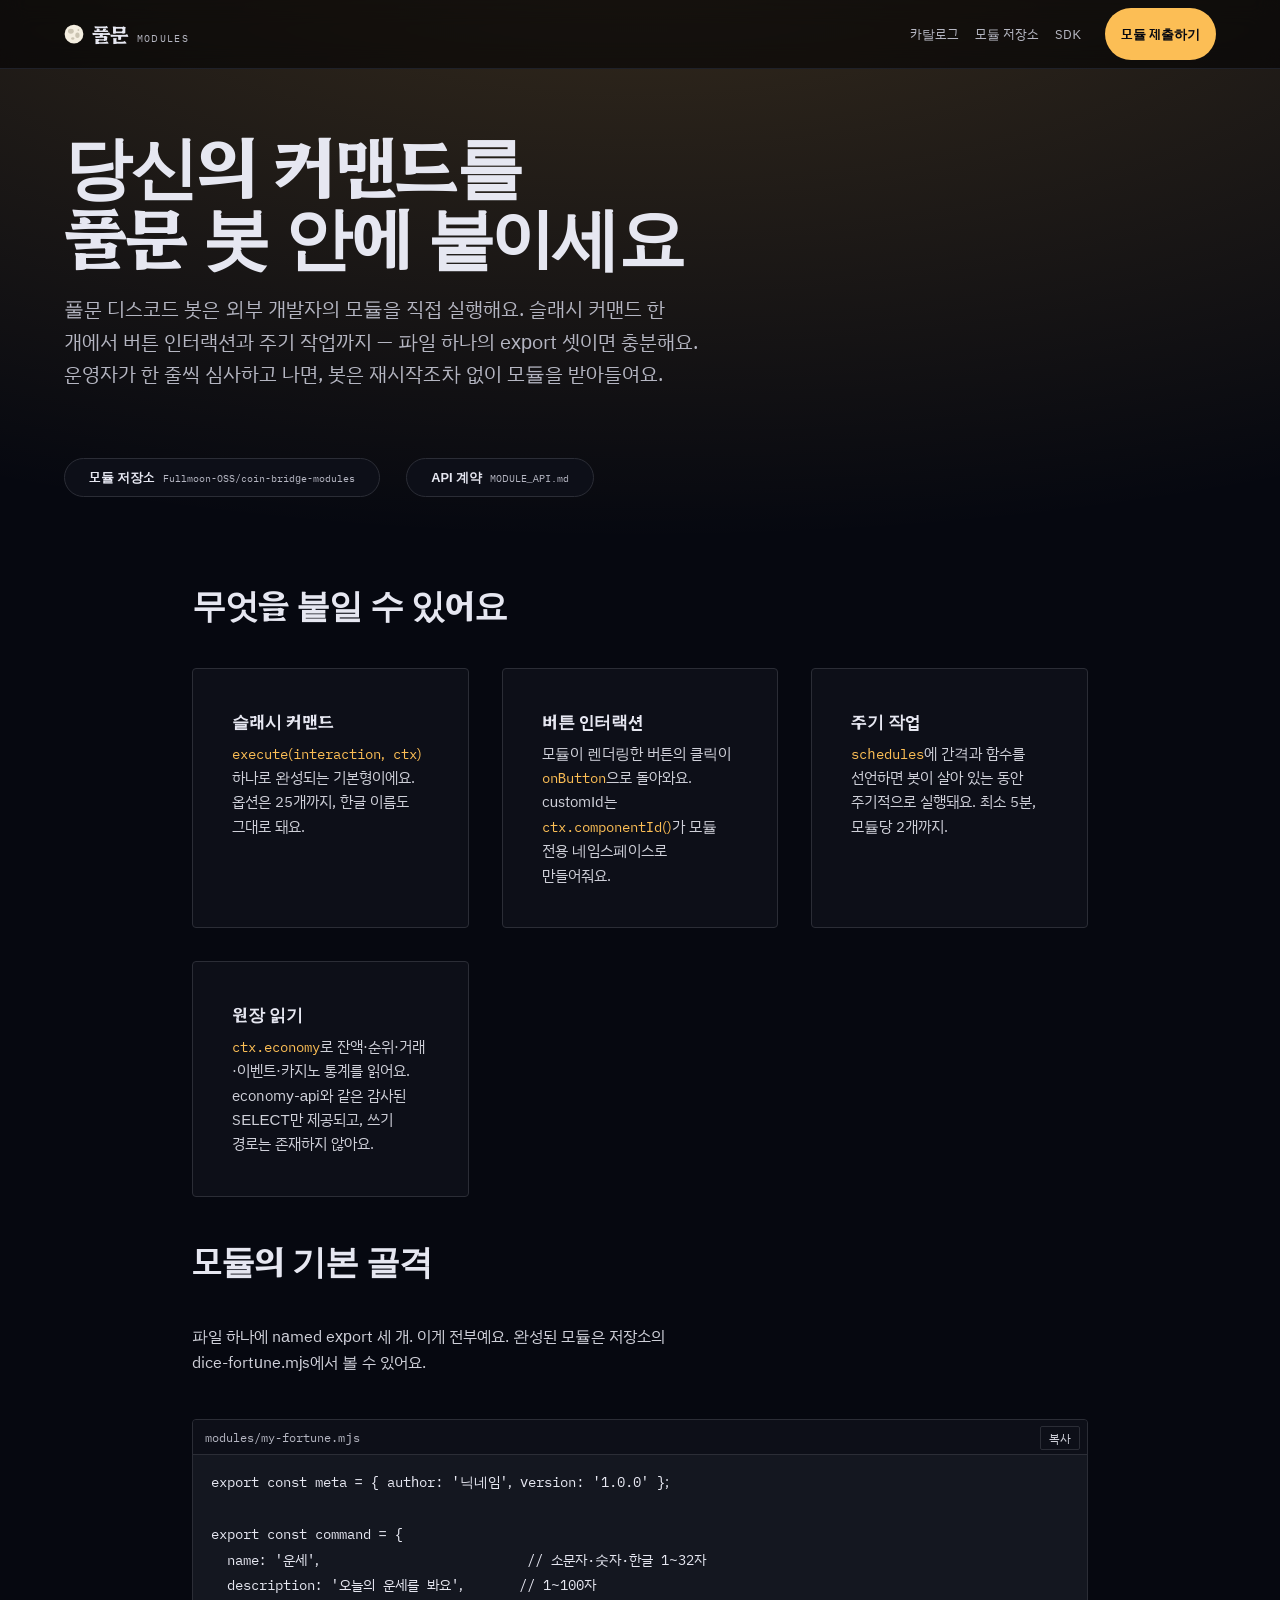
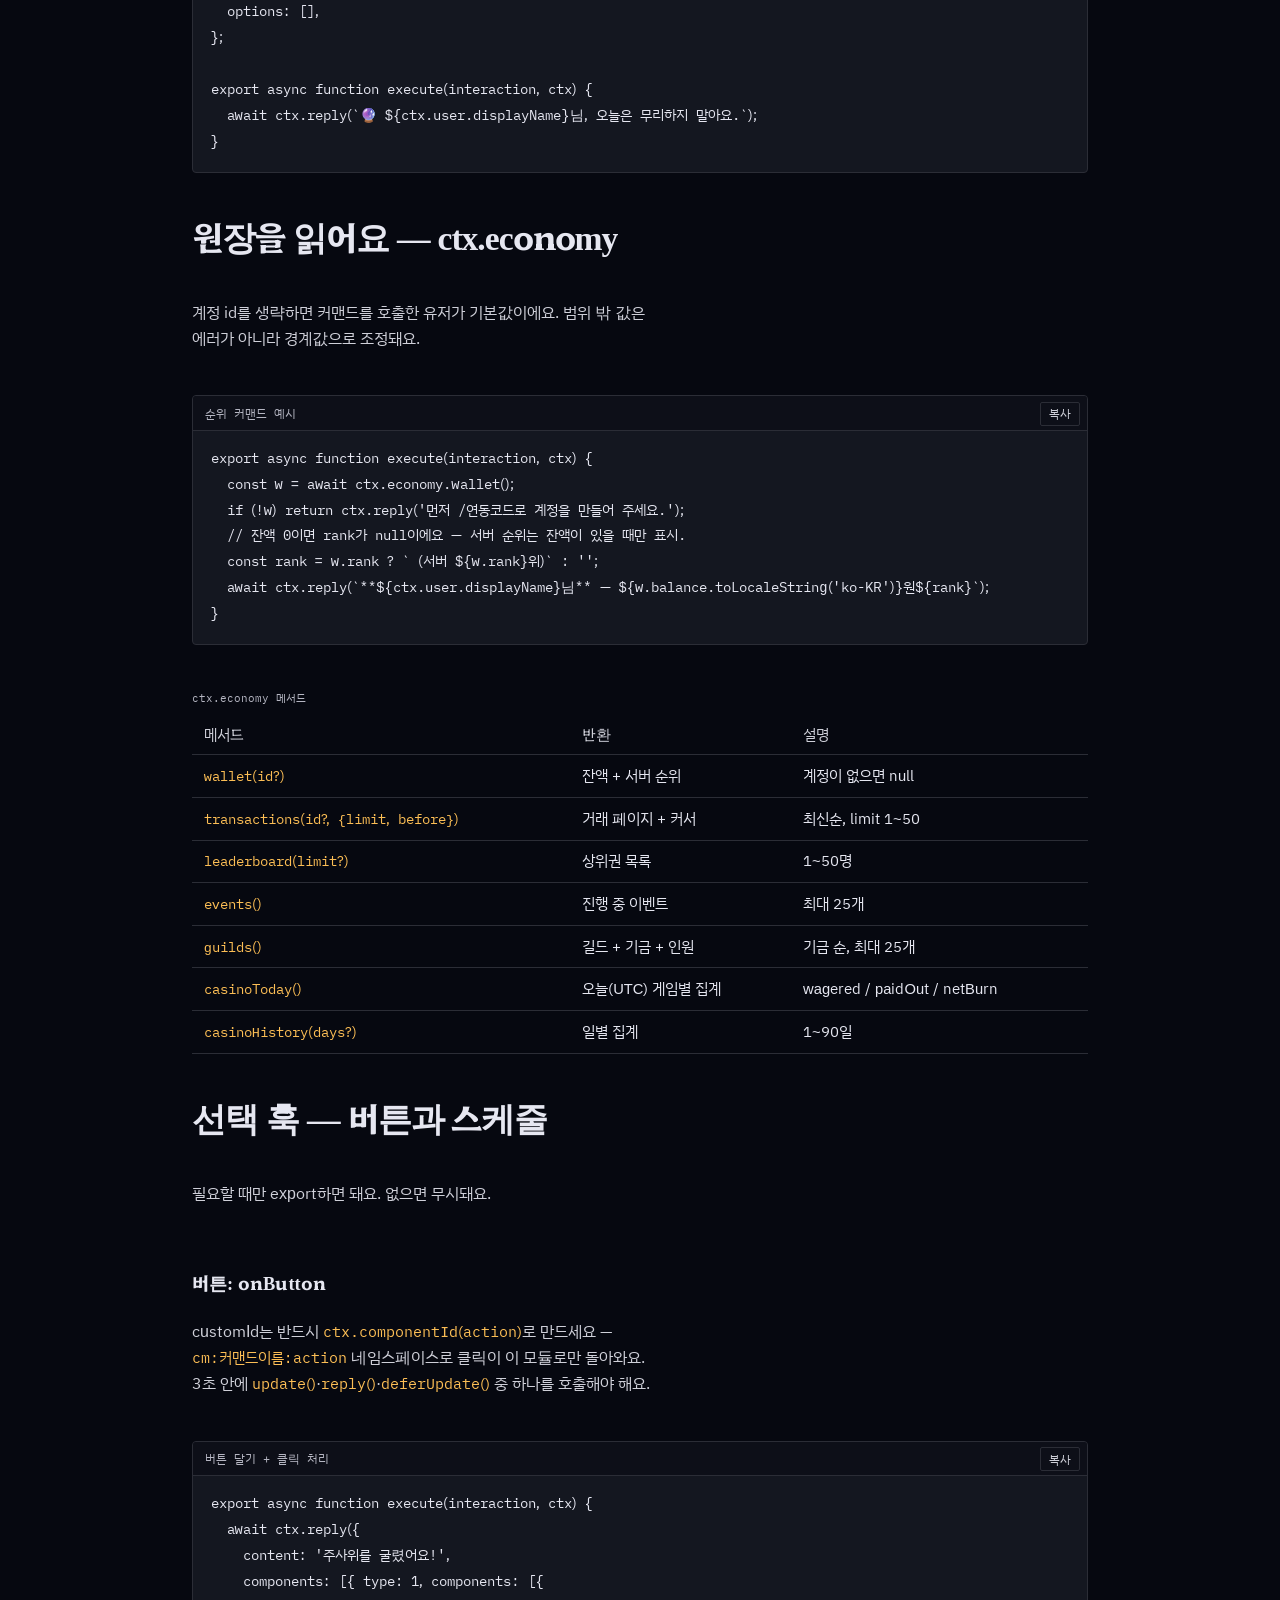
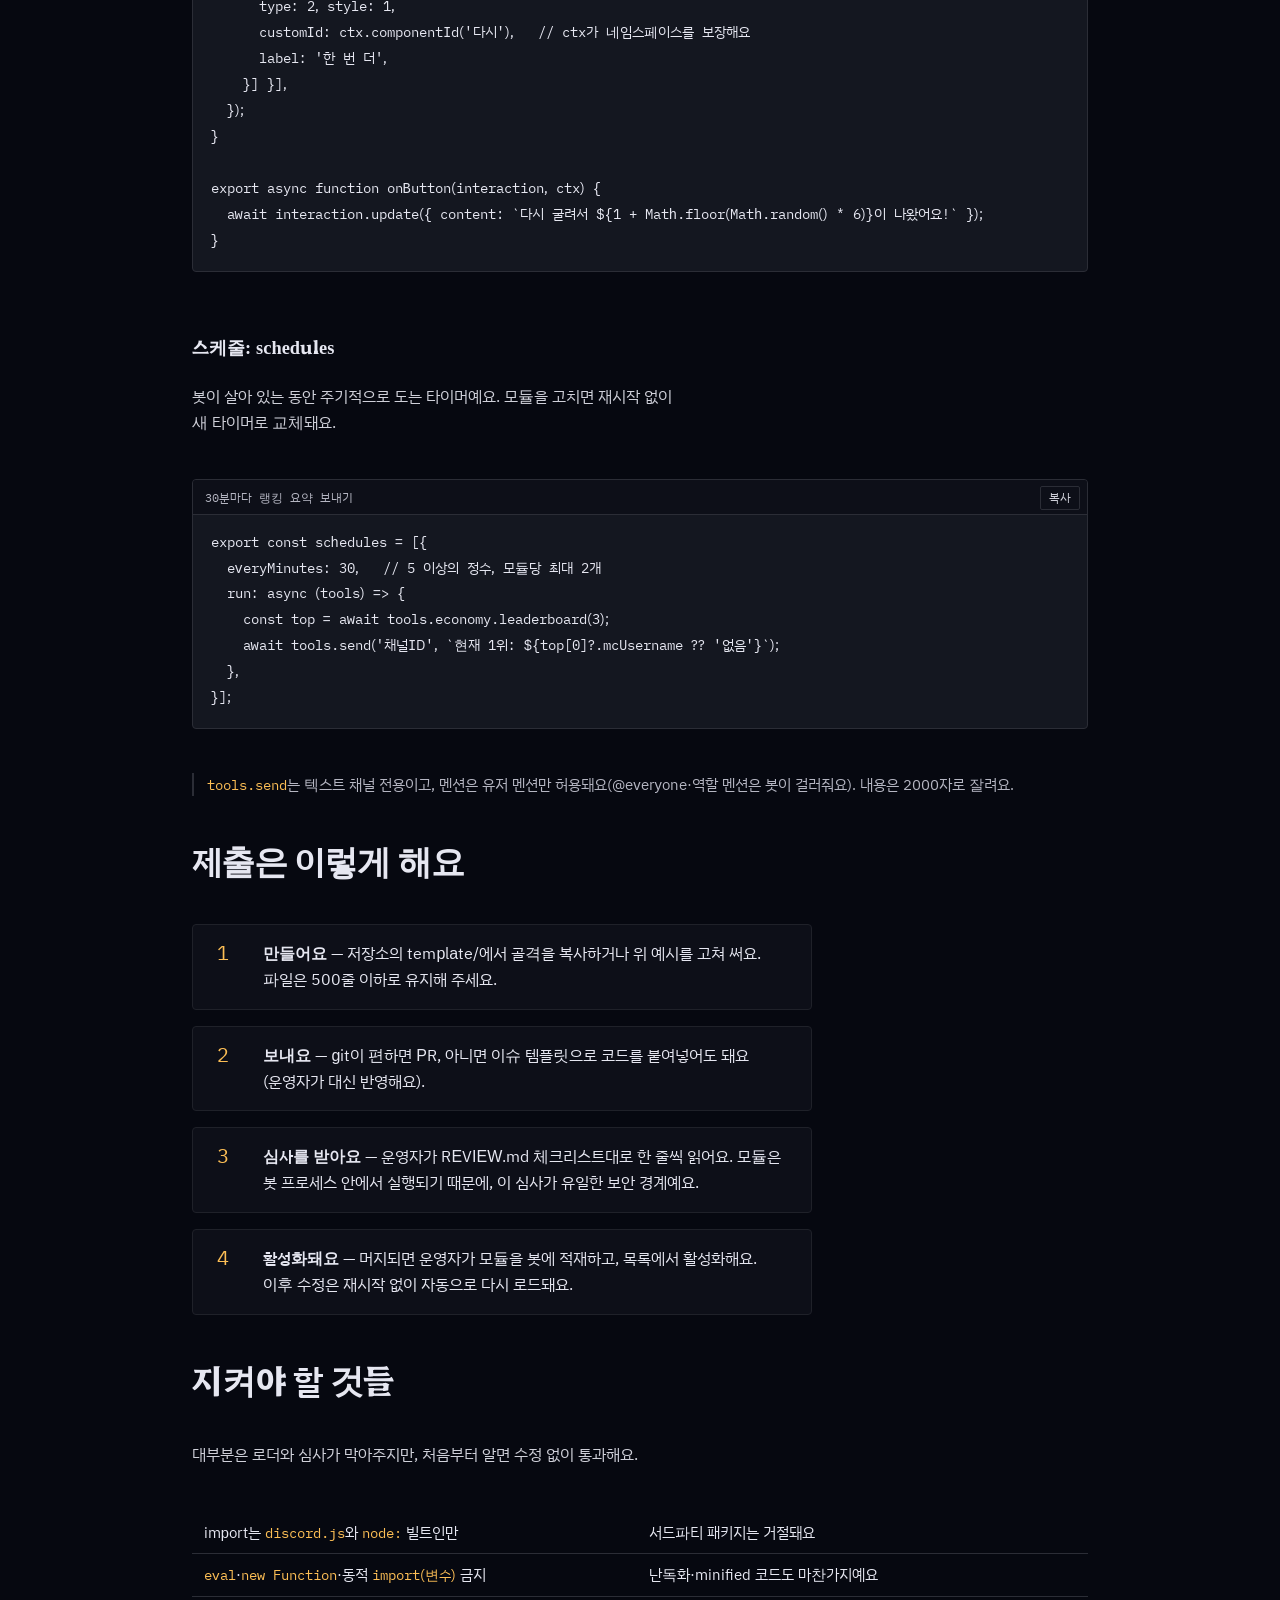
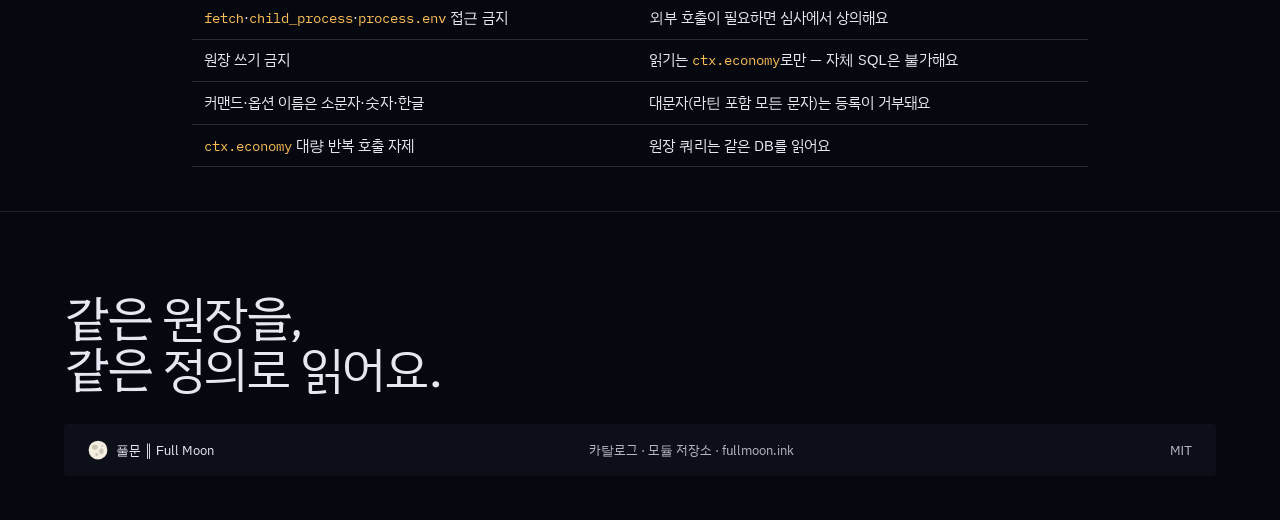
==== commit 082e42e9: "fix: review follow-ups on the bot module guide - wallet example: balance-0 accounts have rank null -" ====
--- a/guide.html
+++ b/guide.html
@@ -125,7 +125,9 @@
       <pre><code>export async function execute(interaction, ctx) {
   const w = await ctx.economy.wallet();
   if (!w) return ctx.reply('먼저 /연동코드로 계정을 만들어 주세요.');
-  await ctx.reply(`**${ctx.user.displayName}님** — ${w.balance.toLocaleString('ko-KR')}원 (서버 ${w.rank}위)`);
+  // 잔액 0이면 rank가 null이에요 — 서버 순위는 잔액이 있을 때만 표시.
+  const rank = w.rank ? ` (서버 ${w.rank}위)` : '';
+  await ctx.reply(`**${ctx.user.displayName}님** — ${w.balance.toLocaleString('ko-KR')}원${rank}`);
 }</code></pre>
     </figure>
     <div class="g-tablewrap">
@@ -214,6 +216,9 @@
     <p class="g-lede">대부분은 로더와 심사가 막아주지만, 처음부터 알면 수정 없이 통과해요.</p>
     <div class="g-tablewrap">
       <table class="g-table">
+        <thead class="sr-only">
+          <tr><th scope="col">규칙</th><th scope="col">설명</th></tr>
+        </thead>
         <tbody>
           <tr><td>import는 <code>discord.js</code>와 <code>node:</code> 빌트인만</td><td>서드파티 패키지는 거절돼요</td></tr>
           <tr><td><code>eval</code>·<code>new Function</code>·동적 <code>import(변수)</code> 금지</td><td>난독화·minified 코드도 마찬가지예요</td></tr>
--- a/assets/css/guide.css
+++ b/assets/css/guide.css
@@ -145,6 +145,19 @@
   font-size: 0.92em;
 }
 
+/* ── 스크린리더 전용 (표 헤더 등) ─────────────────────── */
+.sr-only {
+  position: absolute;
+  width: 1px;
+  height: 1px;
+  padding: 0;
+  margin: -1px;
+  overflow: hidden;
+  clip: rect(0 0 0 0);
+  white-space: nowrap;
+  border: 0;
+}
+
 /* ── 넓은 화면에서 코드가 히어로 옆으로 새지 않게 ──────────── */
 @media (min-width: 60em) {
   .g-section { max-width: 56rem; }
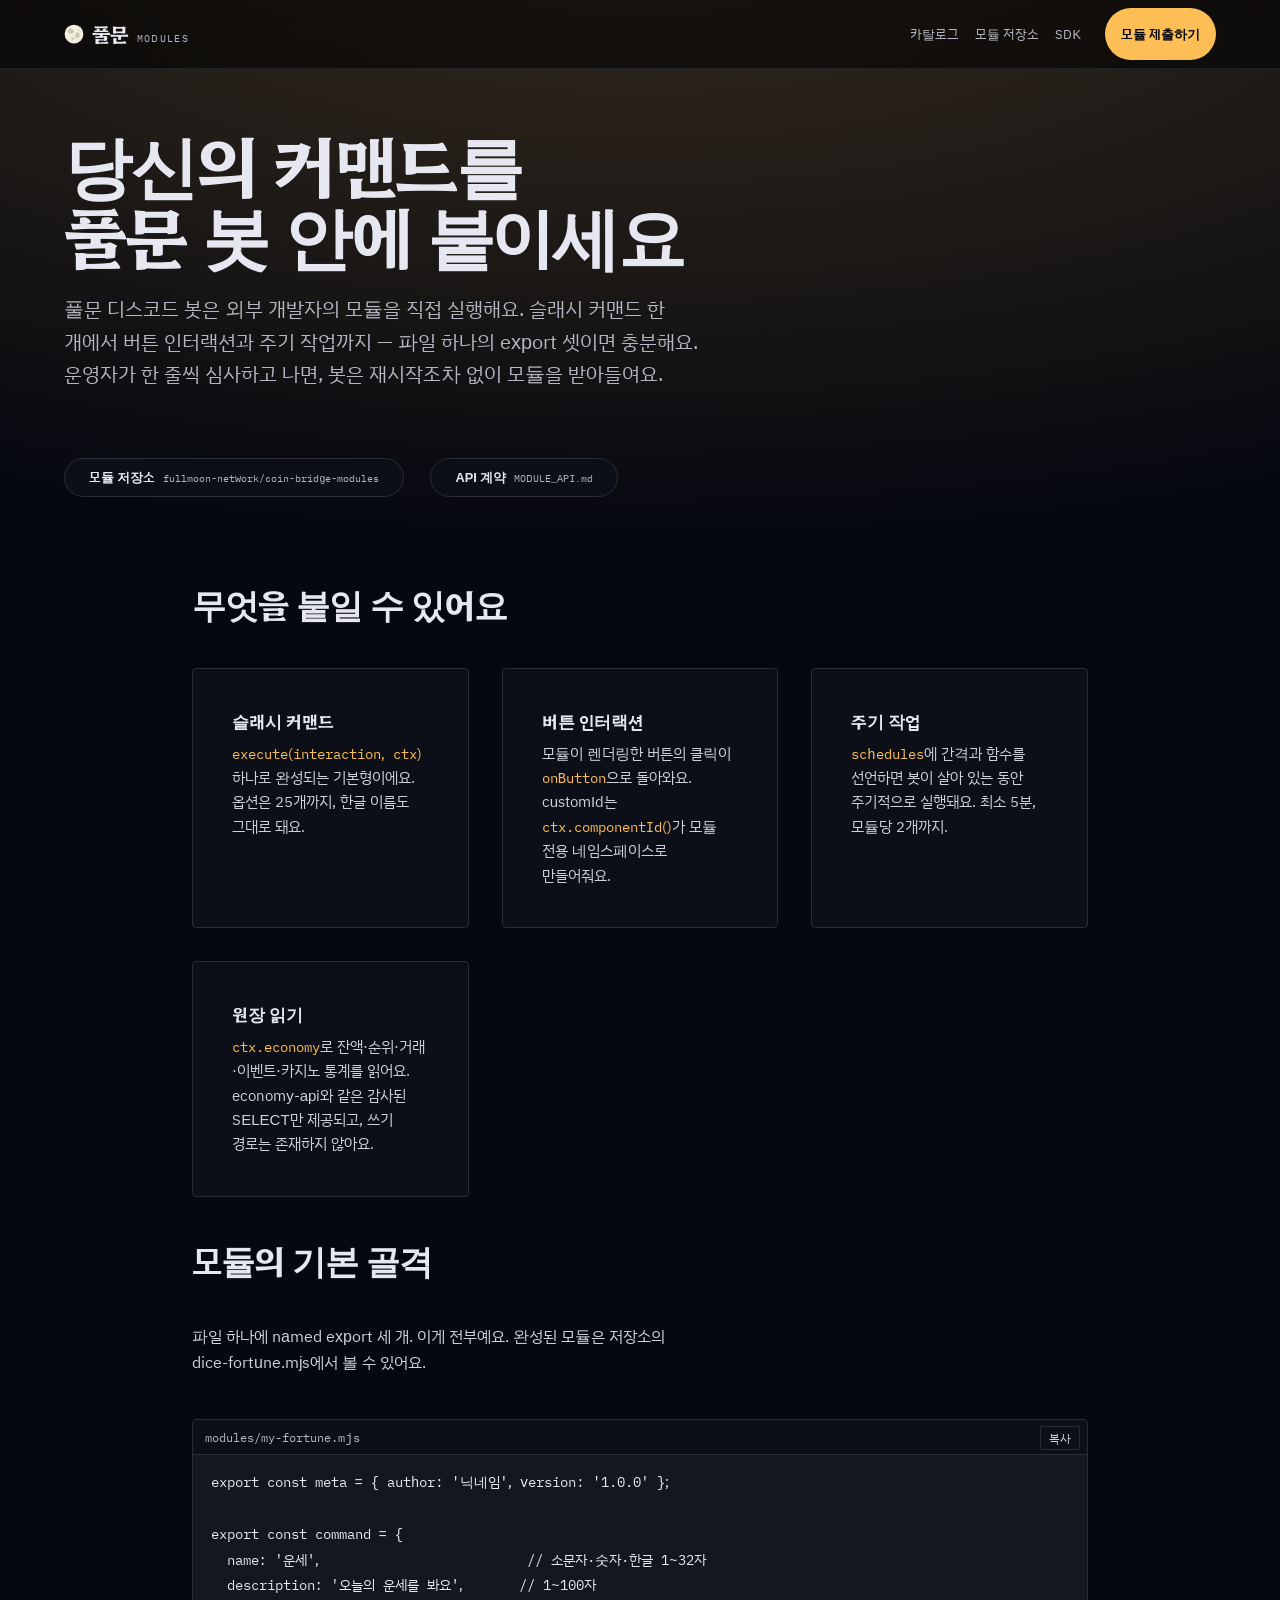
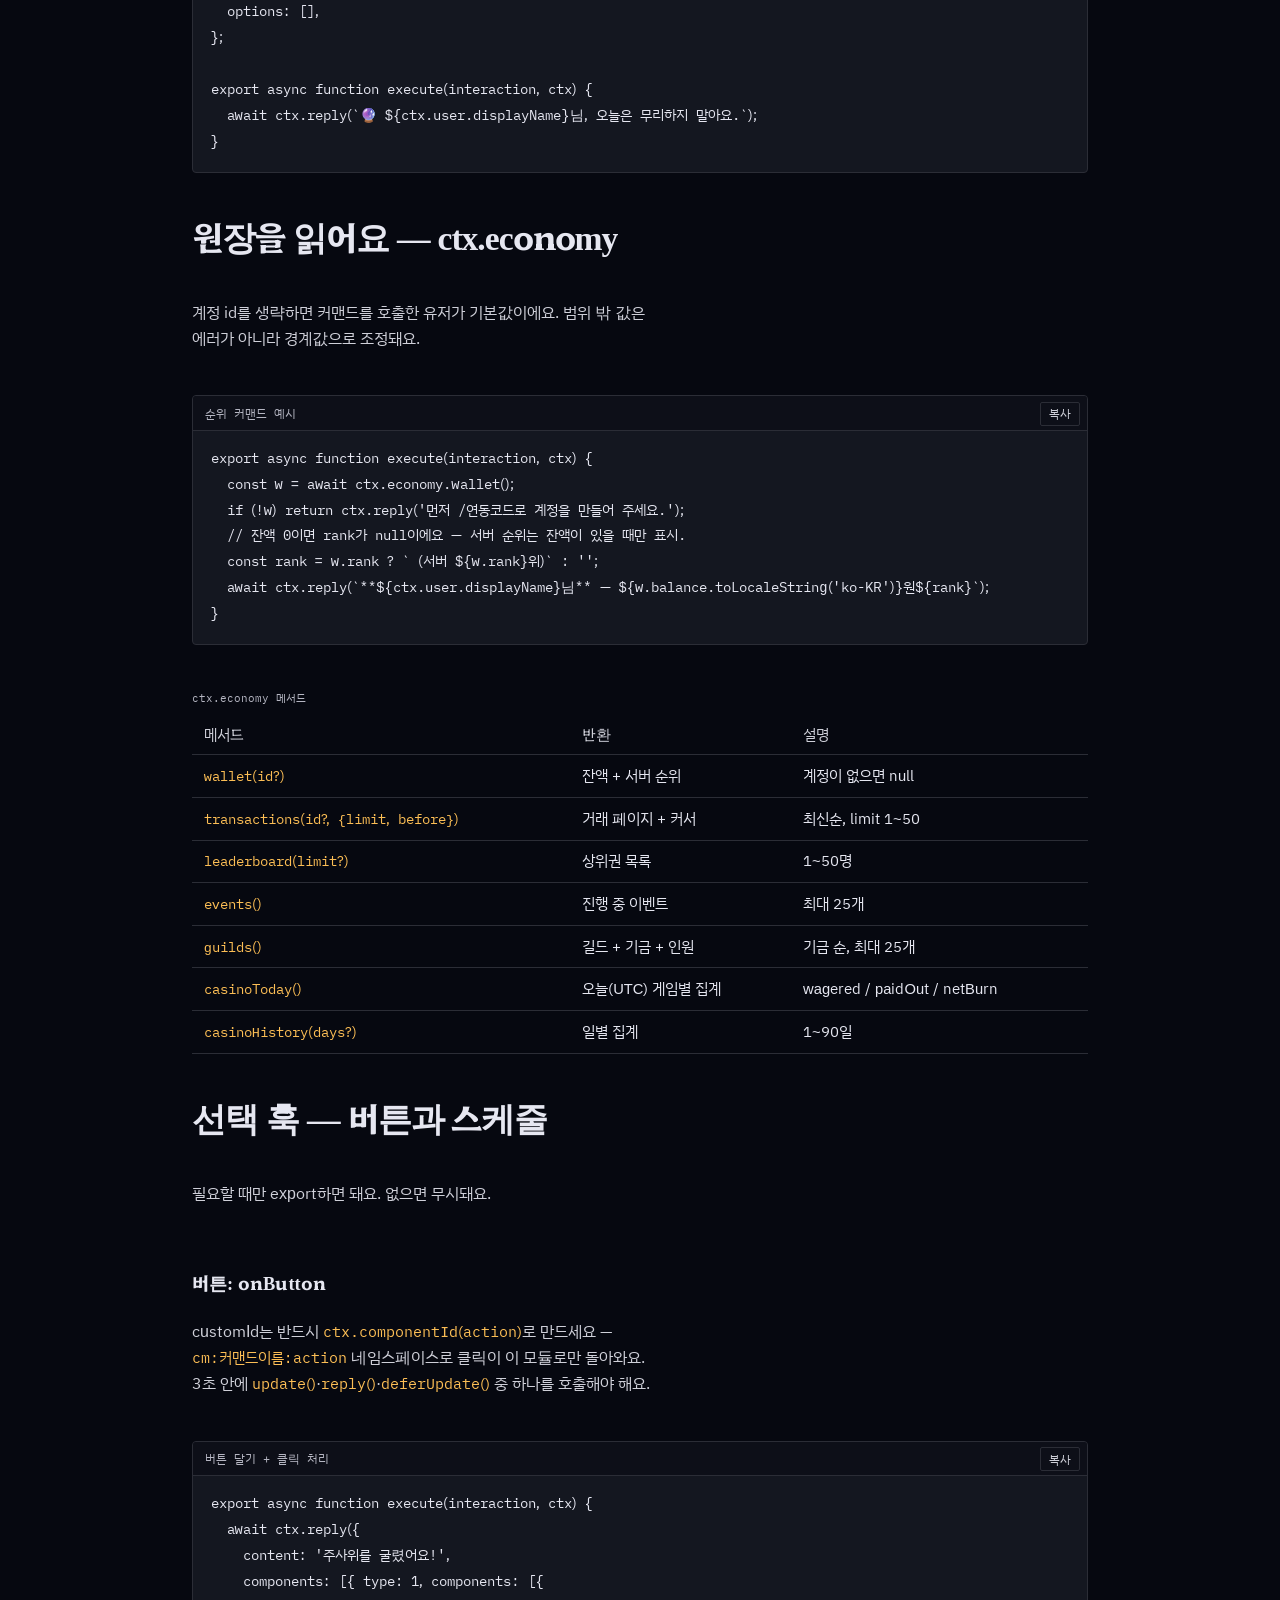
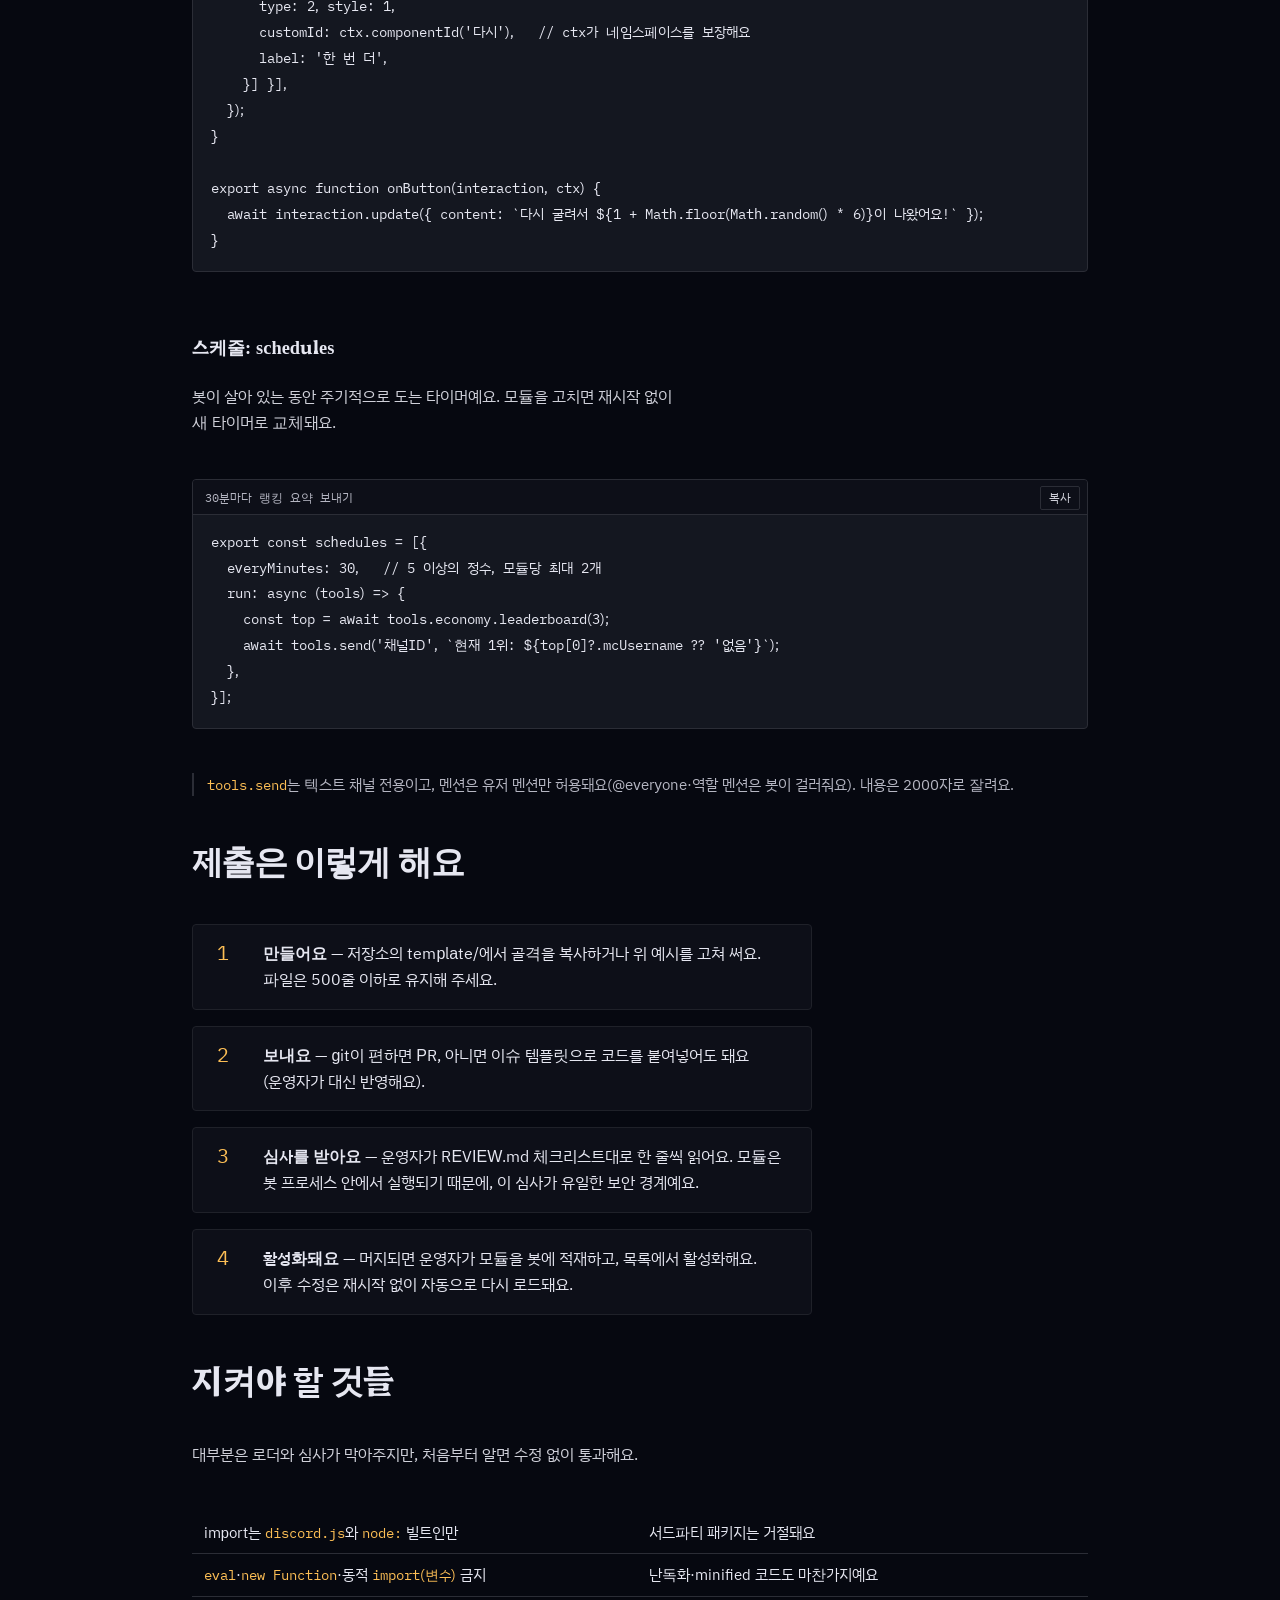
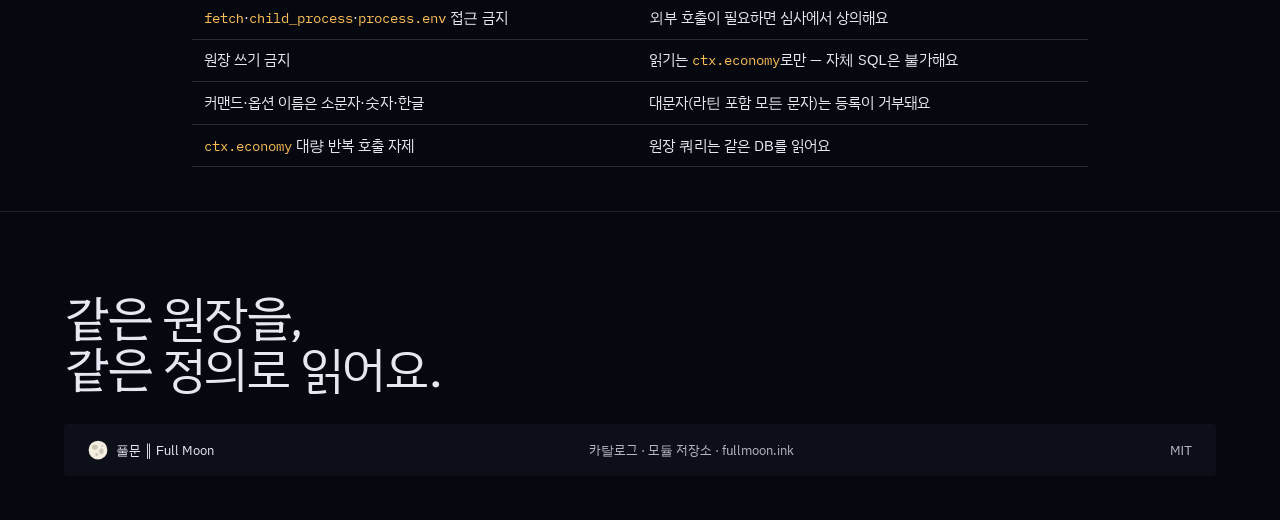
==== commit 4d7bc0dc: "chore: rename Fullmoon-OSS references to fullmoon-network" ====
--- a/guide.html
+++ b/guide.html
@@ -41,11 +41,11 @@
     </a>
     <div class="nav__links">
       <a class="nav__link" href="./">카탈로그</a>
-      <a class="nav__link" href="https://github.com/Fullmoon-OSS/coin-bridge-modules">모듈 저장소</a>
-      <a class="nav__link" href="https://github.com/Fullmoon-OSS/fullmoon-sdk">SDK</a>
+      <a class="nav__link" href="https://github.com/fullmoon-network/coin-bridge-modules">모듈 저장소</a>
+      <a class="nav__link" href="https://github.com/fullmoon-network/fullmoon-sdk">SDK</a>
     </div>
     <div class="nav__end">
-      <a class="nav__cta" href="https://github.com/Fullmoon-OSS/coin-bridge-modules/issues/new/choose">모듈 제출하기</a>
+      <a class="nav__cta" href="https://github.com/fullmoon-network/coin-bridge-modules/issues/new/choose">모듈 제출하기</a>
     </div>
   </nav>
 </header>
@@ -59,11 +59,11 @@
       운영자가 한 줄씩 심사하고 나면, 봇은 재시작조차 없이 모듈을 받아들여요.
     </p>
     <div class="g-chips">
-      <a class="chip" href="https://github.com/Fullmoon-OSS/coin-bridge-modules">
+      <a class="chip" href="https://github.com/fullmoon-network/coin-bridge-modules">
         <span class="chip__label">모듈 저장소</span>
-        <span class="chip__addr">Fullmoon-OSS/coin-bridge-modules</span>
+        <span class="chip__addr">fullmoon-network/coin-bridge-modules</span>
       </a>
-      <a class="chip" href="https://github.com/Fullmoon-OSS/coin-bridge-modules/blob/main/MODULE_API.md">
+      <a class="chip" href="https://github.com/fullmoon-network/coin-bridge-modules/blob/main/MODULE_API.md">
         <span class="chip__label">API 계약</span>
         <span class="chip__addr">MODULE_API.md</span>
       </a>
@@ -99,7 +99,7 @@
   <section class="g-section" aria-labelledby="skeleton-title">
     <h2 class="g-title" id="skeleton-title">모듈의 기본 골격</h2>
     <p class="g-lede">파일 하나에 named export 세 개. 이게 전부예요. 완성된 모듈은
-    저장소의 <a href="https://github.com/Fullmoon-OSS/coin-bridge-modules/blob/main/modules/dice-fortune.mjs">dice-fortune.mjs</a>에서 볼 수 있어요.</p>
+    저장소의 <a href="https://github.com/fullmoon-network/coin-bridge-modules/blob/main/modules/dice-fortune.mjs">dice-fortune.mjs</a>에서 볼 수 있어요.</p>
     <figure class="g-code">
       <figcaption>modules/my-fortune.mjs</figcaption>
       <pre><code>export const meta = { author: '닉네임', version: '1.0.0' };
@@ -195,14 +195,14 @@
     <h2 class="g-title" id="ship-title">제출은 이렇게 해요</h2>
     <ol class="howto__steps">
       <li><span class="step__n"></span><div class="step__body"><strong>만들어요</strong> —
-        저장소의 <a href="https://github.com/Fullmoon-OSS/coin-bridge-modules/tree/main/template">template/</a>에서
+        저장소의 <a href="https://github.com/fullmoon-network/coin-bridge-modules/tree/main/template">template/</a>에서
         골격을 복사하거나 위 예시를 고쳐 써요. 파일은 500줄 이하로 유지해 주세요.</div></li>
       <li><span class="step__n"></span><div class="step__body"><strong>보내요</strong> — git이 편하면
-        <a href="https://github.com/Fullmoon-OSS/coin-bridge-modules/pulls">PR</a>,
-        아니면 <a href="https://github.com/Fullmoon-OSS/coin-bridge-modules/issues/new/choose">이슈 템플릿</a>으로
+        <a href="https://github.com/fullmoon-network/coin-bridge-modules/pulls">PR</a>,
+        아니면 <a href="https://github.com/fullmoon-network/coin-bridge-modules/issues/new/choose">이슈 템플릿</a>으로
         코드를 붙여넣어도 돼요(운영자가 대신 반영해요).</div></li>
       <li><span class="step__n"></span><div class="step__body"><strong>심사를 받아요</strong> —
-        운영자가 <a href="https://github.com/Fullmoon-OSS/coin-bridge-modules/blob/main/REVIEW.md">REVIEW.md
+        운영자가 <a href="https://github.com/fullmoon-network/coin-bridge-modules/blob/main/REVIEW.md">REVIEW.md
         체크리스트</a>대로 한 줄씩 읽어요. 모듈은 봇 프로세스 안에서 실행되기 때문에, 이
         심사가 유일한 보안 경계예요.</div></li>
       <li><span class="step__n"></span><div class="step__body"><strong>활성화돼요</strong> —
@@ -245,7 +245,7 @@
       </svg>
       풀문 ║ Full Moon
     </span>
-    <span><a href="./">카탈로그</a> · <a href="https://github.com/Fullmoon-OSS/coin-bridge-modules">모듈 저장소</a> · <a href="https://fullmoon.ink/">fullmoon.ink</a></span>
+    <span><a href="./">카탈로그</a> · <a href="https://github.com/fullmoon-network/coin-bridge-modules">모듈 저장소</a> · <a href="https://fullmoon.ink/">fullmoon.ink</a></span>
     <span>MIT</span>
   </div>
 </footer>
--- a/assets/css/modules.css
+++ b/assets/css/modules.css
@@ -1,4 +1,4 @@
-/* modules.fullmoon.ink — the Fullmoon-OSS community module catalog.
+/* modules.fullmoon.ink — the fullmoon-network community module catalog.
  *
  * Design language: the dalbit-web "Moonwake" system (assets/css/tokens.css is
  * the locked token sheet, copied verbatim). This file only composes the
